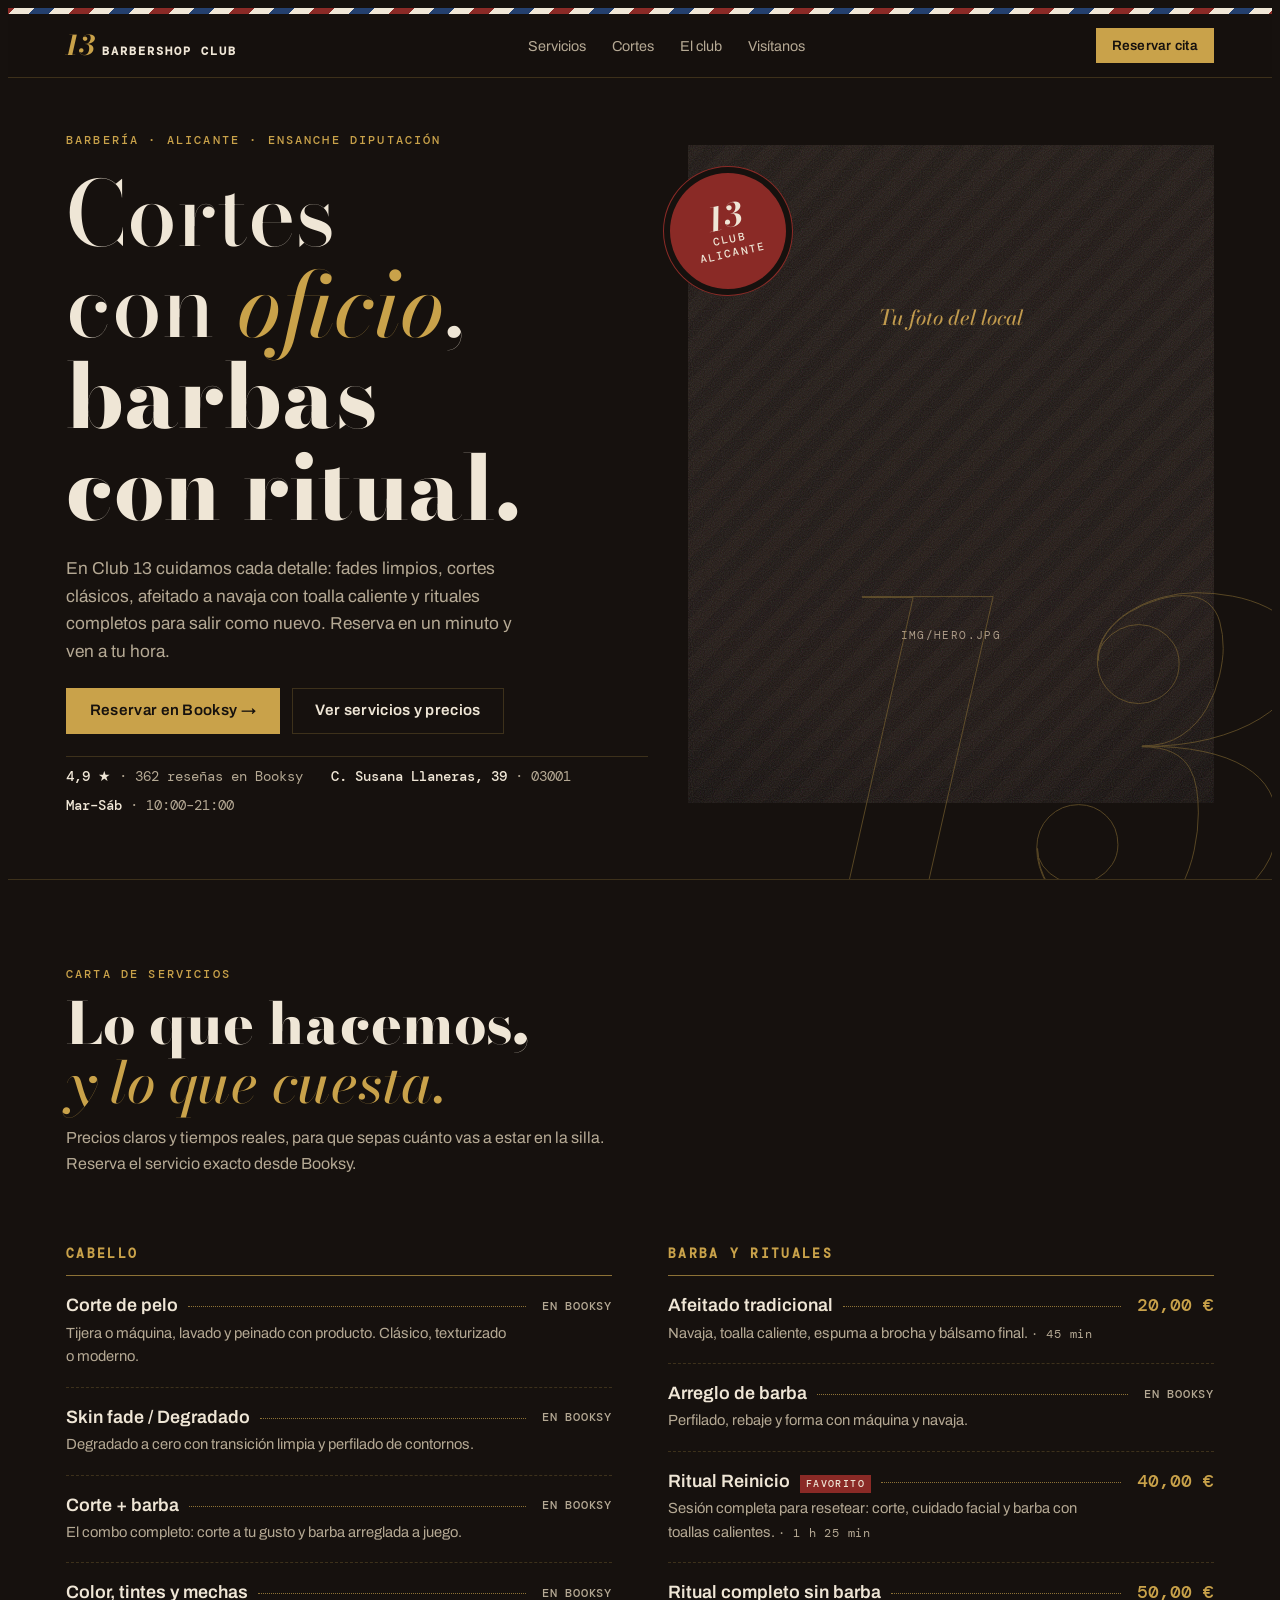
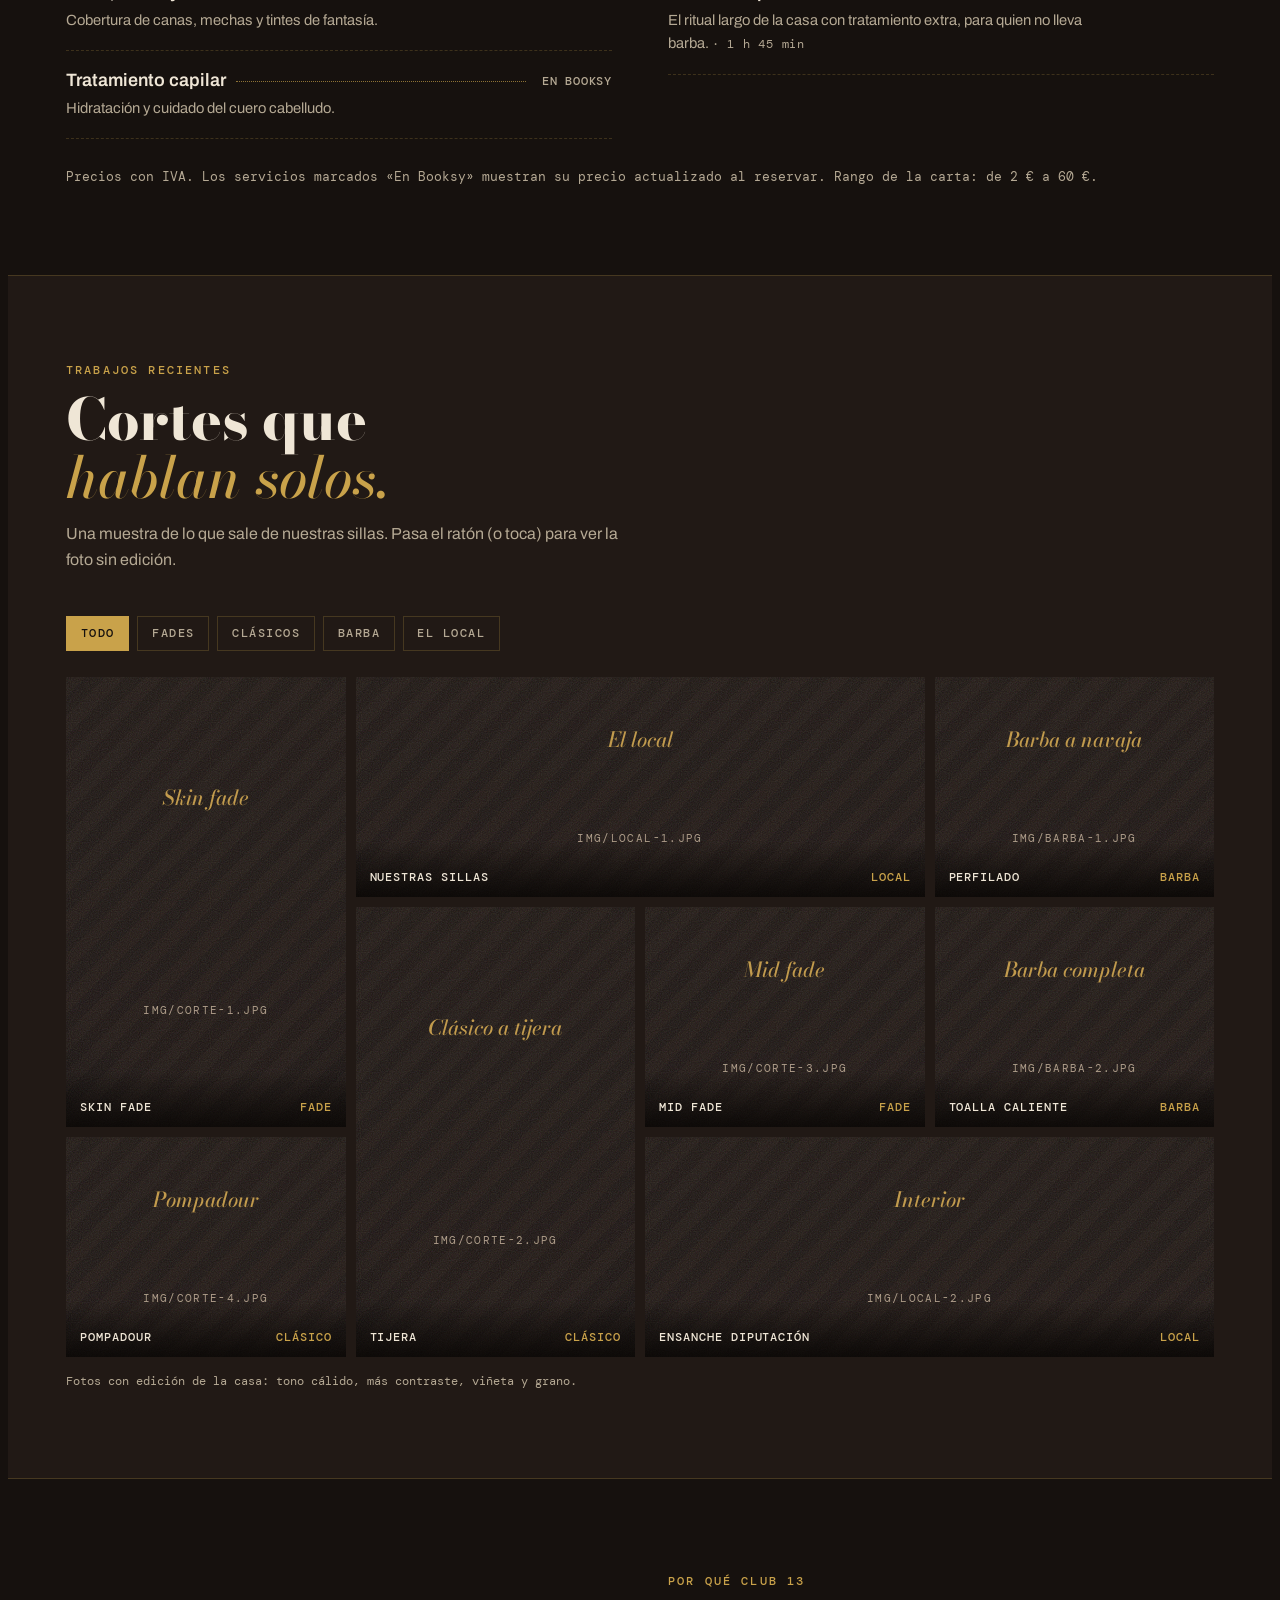
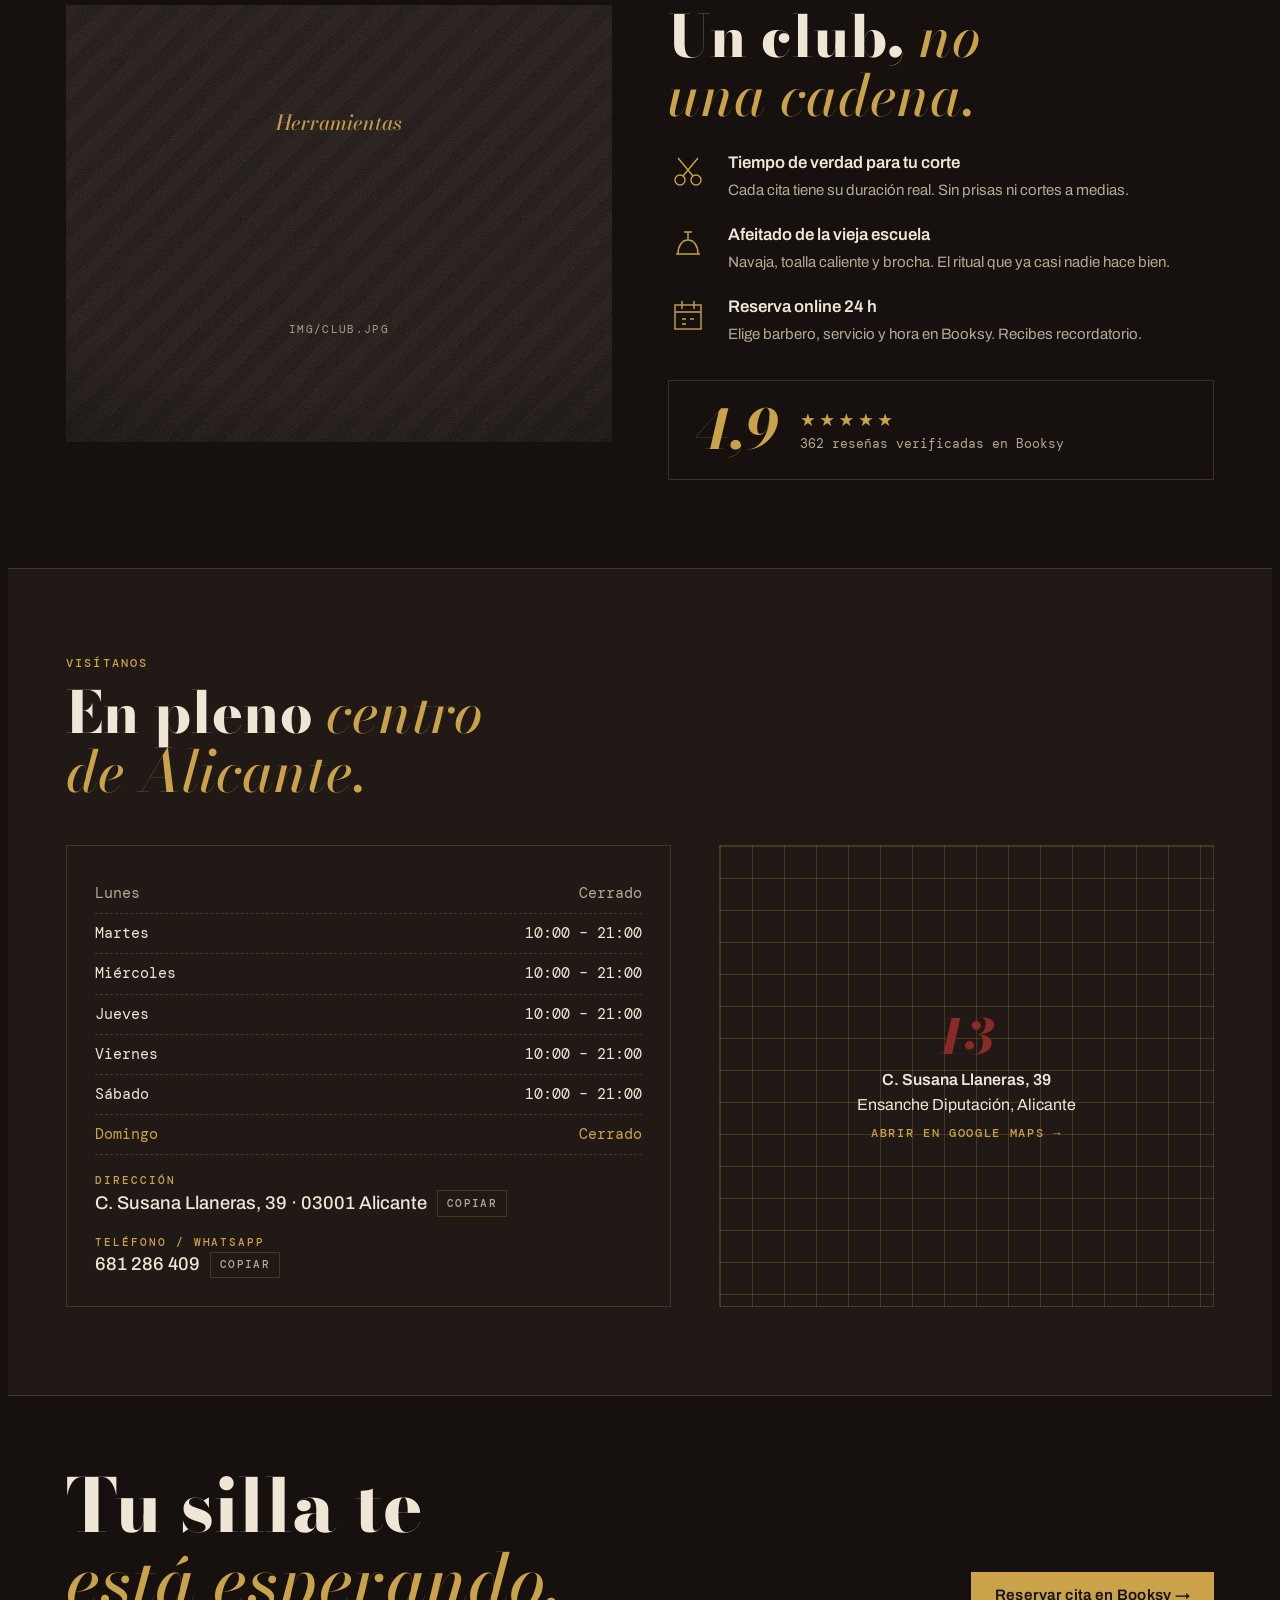
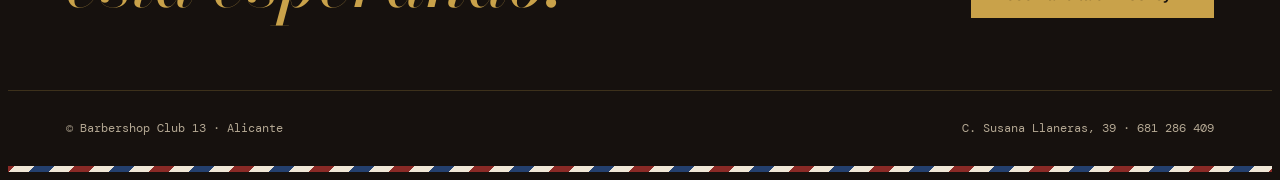
==== site/index.html @ 41311290 "Add Barbershop Club 13 website Static one-page site: services and prices, filterable cut gallery wit" ====
<!doctype html>
<html lang="es">
<head>
<meta charset="utf-8">
<meta name="viewport" content="width=device-width, initial-scale=1, viewport-fit=cover">
<title>Barbershop Club 13</title>
<meta name="claude:viewport-fit-sides" content="cover">
<meta name="description" content="Barbershop Club 13 · Barbería en Alicante. Cortes, fades, afeitado tradicional y rituales de barba. C. Susana Llaneras 39.">
<link rel="preconnect" href="https://fonts.googleapis.com">
<link rel="preconnect" href="https://fonts.gstatic.com" crossorigin>
<link rel="stylesheet" href="https://fonts.googleapis.com/css2?family=Bodoni+Moda:ital,opsz,wght@0,6..96,500;0,6..96,800;1,6..96,500;1,6..96,700&family=Archivo:wght@400;500;600;800&family=DM+Mono:wght@400;500&display=swap">
<style>
/* Layout: dark leather-and-brass shop front. Huge italic "13" as the hero mark, a price list styled like a shop's painted menu board, an edited photo grid with hover "before/after". */
:root{
  --leather:#16110e;      /* page ground */
  --leather-2:#211915;    /* raised bands */
  --brass:#c9a24a;        /* accent */
  --brass-soft:#8d7236;
  --bone:#efe6d6;         /* text */
  --bone-dim:#b5a994;     /* secondary text */
  --oxblood:#8a2a26;      /* barber-pole red, used sparingly */
  --line:rgba(201,162,74,.22);
  --f-display:"Bodoni Moda","Didot","Bodoni 72",Georgia,serif;
  --f-body:"Archivo",system-ui,-apple-system,"Segoe UI",sans-serif;
  --f-mono:"DM Mono",ui-monospace,"SFMono-Regular",Menlo,monospace;
  --gutter-l:max(16px, env(safe-area-inset-left, 0px));
  --gutter-r:max(16px, env(safe-area-inset-right, 0px));
  color-scheme:dark;
}
*{box-sizing:border-box}
html{scroll-behavior:smooth}
@media (prefers-reduced-motion:reduce){html{scroll-behavior:auto}*{animation:none!important;transition:none!important}}
body{background:var(--leather);color:var(--bone);font:400 1rem/1.6 var(--f-body);overflow-x:hidden}
body::before{content:"";position:fixed;inset:0 0 auto;height:env(safe-area-inset-top,0px);z-index:60;background:var(--leather)}
a{color:inherit}
:focus-visible{outline:2px solid var(--brass);outline-offset:3px}
.wrap{max-width:1180px;margin-inline:auto;padding-left:var(--gutter-l);padding-right:var(--gutter-r)}
.eyebrow{font:500 .75rem/1 var(--f-mono);letter-spacing:.18em;text-transform:uppercase;color:var(--brass)}
h1,h2,h3{font-family:var(--f-display);font-weight:800;line-height:1.02;margin:0;text-wrap:balance}
h2{font-size:clamp(2.2rem,5vw,3.6rem)}
h2 em{font-style:italic;font-weight:500;color:var(--brass)}
p{margin:0}
.btn{display:inline-flex;align-items:center;gap:.6em;padding:.95em 1.5em;border:1px solid var(--brass);background:var(--brass);color:var(--leather);font:600 .95rem/1 var(--f-body);text-decoration:none;letter-spacing:.02em;transition:background .2s,color .2s}
.btn:hover{background:transparent;color:var(--brass)}
.btn.ghost{background:transparent;color:var(--bone);border-color:var(--line)}
.btn.ghost:hover{border-color:var(--brass);color:var(--brass)}

/* nav */
.nav{position:sticky;top:env(safe-area-inset-top,0px);z-index:50;background:color-mix(in srgb,var(--leather) 88%,transparent);backdrop-filter:blur(10px);border-bottom:1px solid var(--line)}
.nav .wrap{display:flex;align-items:center;justify-content:space-between;gap:16px;padding-block:14px}
.brand{display:flex;align-items:baseline;gap:.45em;text-decoration:none}
.brand b{font:italic 700 1.7rem/1 var(--f-display);color:var(--brass)}
.brand span{font:600 .78rem/1 var(--f-mono);letter-spacing:.16em;text-transform:uppercase}
.nav ul{display:flex;gap:26px;list-style:none;margin:0;padding:0}
.nav ul a{text-decoration:none;font-size:.9rem;color:var(--bone-dim)}
.nav ul a:hover{color:var(--bone)}
.nav .btn{padding:.7em 1.1em;font-size:.85rem}
@media (max-width:820px){.nav ul{display:none}}

/* hero */
.hero{position:relative;overflow:hidden;border-bottom:1px solid var(--line)}
.hero .wrap{display:grid;grid-template-columns:1.05fr .95fr;gap:40px;align-items:center;padding-block:56px 64px}
.hero-copy{position:relative;z-index:2;display:grid;gap:22px;min-width:0}
.hero h1{font-size:clamp(2.8rem,7vw,5.6rem);font-weight:500}
.hero h1 strong{font-weight:800;display:block}
.hero h1 i{color:var(--brass)}
.hero .lede{max-width:46ch;color:var(--bone-dim);font-size:1.08rem}
.hero .ctas{display:flex;flex-wrap:wrap;gap:12px}
.facts{display:flex;flex-wrap:wrap;gap:10px 28px;padding-top:10px;border-top:1px solid var(--line);font:400 .85rem/1.4 var(--f-mono);color:var(--bone-dim)}
.facts b{color:var(--bone);font-weight:500}
.hero-media{position:relative;min-width:0}
.hero-media .ph{aspect-ratio:4/5}
.big13{position:absolute;right:-.06em;bottom:-.24em;font:italic 800 clamp(14rem,34vw,30rem)/1 var(--f-display);color:transparent;-webkit-text-stroke:1px var(--brass-soft);opacity:.55;pointer-events:none;z-index:1;user-select:none}
.stamp{position:absolute;left:-18px;top:28px;z-index:3;width:116px;height:116px;border-radius:50%;background:var(--oxblood);color:var(--bone);display:grid;place-items:center;text-align:center;font:500 .68rem/1.25 var(--f-mono);letter-spacing:.12em;text-transform:uppercase;transform:rotate(-12deg);box-shadow:0 0 0 6px var(--leather),0 0 0 7px var(--oxblood)}
.stamp b{display:block;font:italic 700 2rem/1 var(--f-display);letter-spacing:0}
@media (max-width:860px){.hero .wrap{grid-template-columns:1fr}.stamp{left:8px;top:-20px;width:96px;height:96px}.big13{display:none}}

/* edited photo treatment */
.ph{position:relative;overflow:hidden;background:
  repeating-linear-gradient(135deg,var(--leather-2) 0 14px,#1c1512 14px 28px);max-width:100%}
.ph img{width:100%;height:100%;object-fit:cover;display:block;filter:grayscale(.35) sepia(.28) contrast(1.18) brightness(.92) saturate(.9);transform:scale(1.02);transition:filter .5s ease,transform .7s ease}
.ph::after{content:"";position:absolute;inset:0;pointer-events:none;
  background:
    radial-gradient(120% 90% at 50% 40%,transparent 55%,rgba(10,7,5,.65) 100%),
    linear-gradient(180deg,rgba(201,162,74,.10),rgba(138,42,38,.14));
  mix-blend-mode:multiply}
.ph::before{content:"";position:absolute;inset:0;z-index:1;pointer-events:none;opacity:.16;
  background-image:url("data:image/svg+xml,%3Csvg xmlns='http://www.w3.org/2000/svg' width='140' height='140'%3E%3Cfilter id='n'%3E%3CfeTurbulence type='fractalNoise' baseFrequency='.9' numOctaves='2' stitchTiles='stitch'/%3E%3C/filter%3E%3Crect width='100%25' height='100%25' filter='url(%23n)'/%3E%3C/svg%3E")}
.ph:hover img{filter:none;transform:scale(1.06)}
.ph.noimg img{display:none}
.ph .fallback{display:none}
.ph.noimg .fallback{display:grid;place-items:center;position:absolute;inset:0;text-align:center;padding:16px;color:var(--brass);font:italic 500 1.3rem/1.2 var(--f-display)}
.ph.noimg .fallback small{display:block;margin-top:6px;font:400 .7rem/1.3 var(--f-mono);letter-spacing:.12em;text-transform:uppercase;color:var(--bone-dim);font-style:normal}

/* bands */
section{scroll-margin-top:80px}
.band{padding-block:88px}
.band.alt{background:var(--leather-2);border-block:1px solid var(--line)}
.head{display:grid;gap:14px;margin-bottom:44px;max-width:62ch}
.head p{color:var(--bone-dim)}

/* services menu board */
.menu{display:grid;grid-template-columns:repeat(2,minmax(0,1fr));gap:0 56px}
@media (max-width:760px){.menu{grid-template-columns:1fr}}
.cat{display:grid;align-content:start}
.cat h3{font:600 .8rem/1 var(--f-mono);letter-spacing:.18em;text-transform:uppercase;color:var(--brass);padding-bottom:14px;border-bottom:1px solid var(--brass-soft);margin-top:28px}
.item{display:grid;grid-template-columns:minmax(0,1fr) auto;gap:4px 16px;padding-block:18px;border-bottom:1px dashed var(--line)}
.item h4{margin:0;font:600 1.12rem/1.3 var(--f-body);display:flex;align-items:baseline;gap:10px;min-width:0}
.item h4::after{content:"";flex:1;border-bottom:1px dotted var(--brass-soft);transform:translateY(-4px);min-width:20px}
.item .price{font:500 1.1rem/1.3 var(--f-mono);color:var(--brass);font-variant-numeric:tabular-nums;white-space:nowrap}
.item .price.ask{font-size:.78rem;letter-spacing:.06em;color:var(--bone-dim);text-transform:uppercase;align-self:center}
.item p{grid-column:1/-1;color:var(--bone-dim);font-size:.92rem;max-width:56ch}
.item .dur{font:400 .78rem/1 var(--f-mono);color:var(--bone-dim);letter-spacing:.06em}
.item.star h4{color:var(--bone)}
.tag{font:500 .62rem/1 var(--f-mono);letter-spacing:.14em;text-transform:uppercase;background:var(--oxblood);color:var(--bone);padding:.45em .6em;white-space:nowrap}
.note{margin-top:28px;font:400 .82rem/1.5 var(--f-mono);color:var(--bone-dim)}

/* gallery */
.filters{display:flex;flex-wrap:wrap;gap:8px;margin-bottom:26px}
.filters button{appearance:none;border:1px solid var(--line);background:transparent;color:var(--bone-dim);font:500 .78rem/1 var(--f-mono);letter-spacing:.12em;text-transform:uppercase;padding:.8em 1.1em;cursor:pointer}
.filters button[aria-pressed="true"]{background:var(--brass);color:var(--leather);border-color:var(--brass)}
.grid{display:grid;grid-template-columns:repeat(4,minmax(0,1fr));grid-auto-rows:220px;grid-auto-flow:dense;gap:10px}
.grid figure{margin:0;position:relative}
.grid figure .ph{height:100%}
.grid figure.tall{grid-row:span 2}
.grid figure.wide{grid-column:span 2}
.grid figcaption{position:absolute;left:0;right:0;bottom:0;z-index:2;padding:28px 14px 12px;background:linear-gradient(transparent,rgba(10,7,5,.85));display:flex;justify-content:space-between;gap:8px;font:500 .75rem/1.2 var(--f-mono);letter-spacing:.08em;text-transform:uppercase;pointer-events:none}
.grid figcaption span:last-child{color:var(--brass)}
.grid figure[hidden]{display:none}
@media (max-width:900px){.grid{grid-template-columns:repeat(2,minmax(0,1fr));grid-auto-rows:190px}}
@media (max-width:480px){.grid{grid-auto-rows:160px}.grid figure.wide{grid-column:span 2}}
.hint{margin-top:16px;font:400 .78rem/1.4 var(--f-mono);color:var(--bone-dim)}

/* why / numbers */
.why{display:grid;grid-template-columns:1fr 1fr;gap:56px;align-items:center}
@media (max-width:860px){.why{grid-template-columns:1fr}}
.why .ph{aspect-ratio:5/4}
.points{display:grid;gap:22px;margin-top:28px}
.point{display:grid;grid-template-columns:44px minmax(0,1fr);gap:16px;align-items:start}
.point svg{width:40px;height:40px;stroke:var(--brass);fill:none;stroke-width:1.4}
.point h4{margin:0 0 4px;font:600 1.05rem/1.3 var(--f-body)}
.point p{color:var(--bone-dim);font-size:.94rem}
.rating{display:flex;align-items:center;gap:22px;margin-top:34px;padding:22px 24px;border:1px solid var(--line)}
.rating .score{font:italic 700 3.4rem/1 var(--f-display);color:var(--brass)}
.rating .stars{color:var(--brass);letter-spacing:.2em;font-size:1.1rem}
.rating small{display:block;color:var(--bone-dim);font:400 .8rem/1.4 var(--f-mono)}

/* visit */
.visit{display:grid;grid-template-columns:1.1fr .9fr;gap:48px}
@media (max-width:860px){.visit{grid-template-columns:1fr}}
.card{border:1px solid var(--line);padding:28px;display:grid;gap:20px;align-content:start;min-width:0}
.hours{width:100%;border-collapse:collapse;font:400 .95rem/1 var(--f-mono);font-variant-numeric:tabular-nums}
.hours td{padding:12px 0;border-bottom:1px dashed var(--line)}
.hours td:last-child{text-align:right;color:var(--bone)}
.hours tr.closed td{color:var(--bone-dim)}
.hours tr.today td{color:var(--brass)}
.contact-line{display:grid;gap:4px}
.contact-line .eyebrow{font-size:.68rem}
.contact-line .val{font:500 1.15rem/1.4 var(--f-body);word-break:break-word;user-select:all}
.row{display:flex;flex-wrap:wrap;gap:10px;align-items:center}
.copy{appearance:none;background:transparent;border:1px solid var(--line);color:var(--bone-dim);font:500 .7rem/1 var(--f-mono);letter-spacing:.12em;text-transform:uppercase;padding:.6em .8em;cursor:pointer}
.copy:hover{color:var(--brass);border-color:var(--brass)}
.mapbox{position:relative;min-height:260px;background:
  linear-gradient(var(--line) 1px,transparent 1px) 0 0/32px 32px,
  linear-gradient(90deg,var(--line) 1px,transparent 1px) 0 0/32px 32px,var(--leather-2);
  display:grid;place-items:center;text-align:center;padding:24px;text-decoration:none;border:1px solid var(--line)}
.mapbox .pin{font:italic 800 3rem/1 var(--f-display);color:var(--oxblood)}
.mapbox b{display:block;margin-top:8px;font:600 1rem/1.4 var(--f-body)}
.mapbox span{display:block;margin-top:10px;font:500 .75rem/1 var(--f-mono);letter-spacing:.14em;text-transform:uppercase;color:var(--brass)}

/* cta + footer */
.cta{text-align:left}
.cta .wrap{display:flex;flex-wrap:wrap;align-items:end;justify-content:space-between;gap:28px;padding-block:72px}
.cta h2{font-size:clamp(2.4rem,6vw,4.6rem);max-width:14ch}
footer{border-top:1px solid var(--line)}
footer .wrap{display:flex;flex-wrap:wrap;justify-content:space-between;gap:16px;padding-block:28px calc(28px + env(safe-area-inset-bottom,0px));font:400 .78rem/1.5 var(--f-mono);color:var(--bone-dim)}
.pole{height:6px;background:repeating-linear-gradient(-45deg,var(--oxblood) 0 14px,var(--bone) 14px 28px,#24406e 28px 42px,var(--bone) 42px 56px);background-size:80px 6px;animation:pole 3s linear infinite}
@keyframes pole{to{background-position:80px 0}}
.toast{position:fixed;left:50%;bottom:calc(20px + env(safe-area-inset-bottom,0px));transform:translateX(-50%);background:var(--brass);color:var(--leather);font:600 .85rem/1 var(--f-body);padding:.9em 1.2em;z-index:70}
</style>
</head>
<body>


<div class="pole" aria-hidden="true"></div>
<header class="nav">
  <div class="wrap">
    <a class="brand" href="#top" aria-label="Barbershop Club 13, inicio"><b>13</b><span>Barbershop Club</span></a>
    <nav aria-label="Secciones"><ul>
      <li><a href="#servicios">Servicios</a></li>
      <li><a href="#cortes">Cortes</a></li>
      <li><a href="#club">El club</a></li>
      <li><a href="#visita">Visítanos</a></li>
    </ul></nav>
    <a class="btn" href="https://booksy.com/es-es/68002_barbershop-club-13-alicante_barberia_55436_alicante-alacant" target="_blank" rel="noopener">Reservar cita</a>
  </div>
</header>

<main id="top">
  <section class="hero">
    <div class="wrap">
      <div class="hero-copy">
        <span class="eyebrow">Barbería · Alicante · Ensanche Diputación</span>
        <h1>Cortes con <i>oficio</i>, <strong>barbas con ritual.</strong></h1>
        <p class="lede">En Club 13 cuidamos cada detalle: fades limpios, cortes clásicos, afeitado a navaja con toalla caliente y rituales completos para salir como nuevo. Reserva en un minuto y ven a tu hora.</p>
        <div class="ctas">
          <a class="btn" href="https://booksy.com/es-es/68002_barbershop-club-13-alicante_barberia_55436_alicante-alacant" target="_blank" rel="noopener">Reservar en Booksy →</a>
          <a class="btn ghost" href="#servicios">Ver servicios y precios</a>
        </div>
        <div class="facts">
          <span><b>4,9 ★</b> · 362 reseñas en Booksy</span>
          <span><b>C. Susana Llaneras, 39</b> · 03001</span>
          <span><b>Mar–Sáb</b> · 10:00–21:00</span>
        </div>
      </div>
      <div class="hero-media">
        <div class="stamp" aria-hidden="true"><div><b>13</b>Club<br>Alicante</div></div>
        <div class="ph"><img src="https://images.unsplash.com/photo-1503951914875-452162b0f3f1?auto=format&fit=crop&w=1000&q=80" alt="Barbero trabajando un degradado en la silla" loading="eager"><div class="fallback">Tu foto del local<small>img/hero.jpg</small></div></div>
      </div>
    </div>
    <div class="big13" aria-hidden="true">13</div>
  </section>

  <section id="servicios" class="band">
    <div class="wrap">
      <div class="head">
        <span class="eyebrow">Carta de servicios</span>
        <h2>Lo que hacemos, <em>y lo que cuesta.</em></h2>
        <p>Precios claros y tiempos reales, para que sepas cuánto vas a estar en la silla. Reserva el servicio exacto desde Booksy.</p>
      </div>
      <div class="menu">
        <div class="cat">
          <h3>Cabello</h3>
          <div class="item"><h4>Corte de pelo</h4><span class="price ask">En Booksy</span><p>Tijera o máquina, lavado y peinado con producto. Clásico, texturizado o moderno.</p></div>
          <div class="item"><h4>Skin fade / Degradado</h4><span class="price ask">En Booksy</span><p>Degradado a cero con transición limpia y perfilado de contornos.</p></div>
          <div class="item"><h4>Corte + barba</h4><span class="price ask">En Booksy</span><p>El combo completo: corte a tu gusto y barba arreglada a juego.</p></div>
          <div class="item"><h4>Color, tintes y mechas</h4><span class="price ask">En Booksy</span><p>Cobertura de canas, mechas y tintes de fantasía.</p></div>
          <div class="item"><h4>Tratamiento capilar</h4><span class="price ask">En Booksy</span><p>Hidratación y cuidado del cuero cabelludo.</p></div>
        </div>
        <div class="cat">
          <h3>Barba y rituales</h3>
          <div class="item star"><h4>Afeitado tradicional</h4><span class="price">20,00 €</span><p>Navaja, toalla caliente, espuma a brocha y bálsamo final. <span class="dur">· 45 min</span></p></div>
          <div class="item"><h4>Arreglo de barba</h4><span class="price ask">En Booksy</span><p>Perfilado, rebaje y forma con máquina y navaja.</p></div>
          <div class="item star"><h4>Ritual Reinicio <span class="tag">Favorito</span></h4><span class="price">40,00 €</span><p>Sesión completa para resetear: corte, cuidado facial y barba con toallas calientes. <span class="dur">· 1 h 25 min</span></p></div>
          <div class="item star"><h4>Ritual completo sin barba</h4><span class="price">50,00 €</span><p>El ritual largo de la casa con tratamiento extra, para quien no lleva barba. <span class="dur">· 1 h 45 min</span></p></div>
        </div>
      </div>
      <p class="note">Precios con IVA. Los servicios marcados «En Booksy» muestran su precio actualizado al reservar. Rango de la carta: de 2 € a 60 €.</p>
    </div>
  </section>

  <section id="cortes" class="band alt">
    <div class="wrap">
      <div class="head">
        <span class="eyebrow">Trabajos recientes</span>
        <h2>Cortes que <em>hablan solos.</em></h2>
        <p>Una muestra de lo que sale de nuestras sillas. Pasa el ratón (o toca) para ver la foto sin edición.</p>
      </div>
      <div class="filters" role="group" aria-label="Filtrar galería">
        <button type="button" id="f-all" data-f="all" aria-pressed="true">Todo</button>
        <button type="button" id="f-fade" data-f="fade" aria-pressed="false">Fades</button>
        <button type="button" id="f-clasico" data-f="clasico" aria-pressed="false">Clásicos</button>
        <button type="button" id="f-barba" data-f="barba" aria-pressed="false">Barba</button>
        <button type="button" id="f-local" data-f="local" aria-pressed="false">El local</button>
      </div>
      <div class="grid" id="grid">
        <figure class="tall" data-c="fade"><div class="ph"><img src="https://images.unsplash.com/photo-1622286342621-4bd786c2447c?auto=format&fit=crop&w=700&q=80" alt="Skin fade con raya marcada" loading="lazy"><div class="fallback">Skin fade<small>img/corte-1.jpg</small></div></div><figcaption><span>Skin fade</span><span>Fade</span></figcaption></figure>
        <figure class="wide" data-c="local"><div class="ph"><img src="https://images.unsplash.com/photo-1585747860715-2ba37e788b70?auto=format&fit=crop&w=1000&q=80" alt="Sillas de barbero del local" loading="lazy"><div class="fallback">El local<small>img/local-1.jpg</small></div></div><figcaption><span>Nuestras sillas</span><span>Local</span></figcaption></figure>
        <figure data-c="barba"><div class="ph"><img src="https://images.unsplash.com/photo-1599351431202-1e0f0137899a?auto=format&fit=crop&w=600&q=80" alt="Arreglo de barba con navaja" loading="lazy"><div class="fallback">Barba a navaja<small>img/barba-1.jpg</small></div></div><figcaption><span>Perfilado</span><span>Barba</span></figcaption></figure>
        <figure class="tall" data-c="clasico"><div class="ph"><img src="https://images.unsplash.com/photo-1621605815971-fbc98d665033?auto=format&fit=crop&w=700&q=80" alt="Corte clásico a tijera" loading="lazy"><div class="fallback">Clásico a tijera<small>img/corte-2.jpg</small></div></div><figcaption><span>Tijera</span><span>Clásico</span></figcaption></figure>
        <figure data-c="fade"><div class="ph"><img src="https://images.unsplash.com/photo-1622287162716-f311baa1a2b8?auto=format&fit=crop&w=600&q=80" alt="Degradado medio con textura arriba" loading="lazy"><div class="fallback">Mid fade<small>img/corte-3.jpg</small></div></div><figcaption><span>Mid fade</span><span>Fade</span></figcaption></figure>
        <figure data-c="barba"><div class="ph"><img src="https://images.unsplash.com/photo-1605497788044-5a32c7078486?auto=format&fit=crop&w=600&q=80" alt="Barba arreglada y perfilada" loading="lazy"><div class="fallback">Barba completa<small>img/barba-2.jpg</small></div></div><figcaption><span>Toalla caliente</span><span>Barba</span></figcaption></figure>
        <figure class="wide" data-c="local"><div class="ph"><img src="https://images.unsplash.com/photo-1521590832167-7bcbfaa6381f?auto=format&fit=crop&w=1000&q=80" alt="Interior de la barbería" loading="lazy"><div class="fallback">Interior<small>img/local-2.jpg</small></div></div><figcaption><span>Ensanche Diputación</span><span>Local</span></figcaption></figure>
        <figure data-c="clasico"><div class="ph"><img src="https://images.unsplash.com/photo-1593702275687-f8b402bf1fb5?auto=format&fit=crop&w=600&q=80" alt="Peinado clásico hacia atrás" loading="lazy"><div class="fallback">Pompadour<small>img/corte-4.jpg</small></div></div><figcaption><span>Pompadour</span><span>Clásico</span></figcaption></figure>
      </div>
      <p class="hint">Fotos con edición de la casa: tono cálido, más contraste, viñeta y grano.</p>
    </div>
  </section>

  <section id="club" class="band">
    <div class="wrap why">
      <div class="ph"><img src="https://images.unsplash.com/photo-1517832606299-7ae9b720a186?auto=format&fit=crop&w=1000&q=80" alt="Herramientas de barbero: navaja, tijeras y brocha" loading="lazy"><div class="fallback">Herramientas<small>img/club.jpg</small></div></div>
      <div>
        <span class="eyebrow">Por qué Club 13</span>
        <h2 style="margin-top:14px">Un club, <em>no una cadena.</em></h2>
        <div class="points">
          <div class="point"><svg viewBox="0 0 40 40" aria-hidden="true"><circle cx="12" cy="28" r="5"/><circle cx="28" cy="28" r="5"/><path d="M15 24 30 6M25 24 10 6"/></svg><div><h4>Tiempo de verdad para tu corte</h4><p>Cada cita tiene su duración real. Sin prisas ni cortes a medias.</p></div></div>
          <div class="point"><svg viewBox="0 0 40 40" aria-hidden="true"><path d="M8 30h24M10 30c0-8 4-14 10-14s10 6 10 14M20 16V8M16 8h8"/></svg><div><h4>Afeitado de la vieja escuela</h4><p>Navaja, toalla caliente y brocha. El ritual que ya casi nadie hace bien.</p></div></div>
          <div class="point"><svg viewBox="0 0 40 40" aria-hidden="true"><rect x="7" y="9" width="26" height="24"/><path d="M7 16h26M14 5v8M26 5v8M14 23h4M22 23h4M14 28h4"/></svg><div><h4>Reserva online 24 h</h4><p>Elige barbero, servicio y hora en Booksy. Recibes recordatorio.</p></div></div>
        </div>
        <div class="rating">
          <div class="score">4,9</div>
          <div><div class="stars" aria-label="4,9 de 5 estrellas">★★★★★</div><small>362 reseñas verificadas en Booksy</small></div>
        </div>
      </div>
    </div>
  </section>

  <section id="visita" class="band alt">
    <div class="wrap">
      <div class="head">
        <span class="eyebrow">Visítanos</span>
        <h2>En pleno <em>centro de Alicante.</em></h2>
      </div>
      <div class="visit">
        <div class="card">
          <table class="hours" id="hours" aria-label="Horario">
            <tbody>
              <tr data-d="1" class="closed"><td>Lunes</td><td>Cerrado</td></tr>
              <tr data-d="2"><td>Martes</td><td>10:00 – 21:00</td></tr>
              <tr data-d="3"><td>Miércoles</td><td>10:00 – 21:00</td></tr>
              <tr data-d="4"><td>Jueves</td><td>10:00 – 21:00</td></tr>
              <tr data-d="5"><td>Viernes</td><td>10:00 – 21:00</td></tr>
              <tr data-d="6"><td>Sábado</td><td>10:00 – 21:00</td></tr>
              <tr data-d="0" class="closed"><td>Domingo</td><td>Cerrado</td></tr>
            </tbody>
          </table>
          <div class="contact-line"><span class="eyebrow">Dirección</span><div class="row"><span class="val" id="addr">C. Susana Llaneras, 39 · 03001 Alicante</span><button class="copy" type="button" id="copy-addr" data-copy="addr">Copiar</button></div></div>
          <div class="contact-line"><span class="eyebrow">Teléfono / WhatsApp</span><div class="row"><span class="val" id="tel">681 286 409</span><button class="copy" type="button" id="copy-tel" data-copy="tel">Copiar</button></div></div>
        </div>
        <a class="mapbox" href="https://www.google.com/maps/search/?api=1&query=Calle+Susana+Llaneras+39+03001+Alicante" target="_blank" rel="noopener">
          <div><div class="pin">13</div><b>C. Susana Llaneras, 39</b>Ensanche Diputación, Alicante<span>Abrir en Google Maps →</span></div>
        </a>
      </div>
    </div>
  </section>

  <section class="cta">
    <div class="wrap">
      <h2>Tu silla te <em>está esperando.</em></h2>
      <a class="btn" href="https://booksy.com/es-es/68002_barbershop-club-13-alicante_barberia_55436_alicante-alacant" target="_blank" rel="noopener">Reservar cita en Booksy →</a>
    </div>
  </section>
</main>

<footer>
  <div class="wrap">
    <span>© Barbershop Club 13 · Alicante</span>
    <span>C. Susana Llaneras, 39 · 681 286 409</span>
  </div>
</footer>
<div class="pole" aria-hidden="true"></div>
<div class="toast" id="toast" hidden>Copiado</div>

<script>
(function(){
  // Imagen que no carga -> panel de marca con el nombre del archivo a sustituir
  document.querySelectorAll('.ph img').forEach(function(img){
    function fail(){ img.closest('.ph').classList.add('noimg'); }
    if (img.complete && img.naturalWidth === 0) fail();
    img.addEventListener('error', fail);
  });

  // Filtros de galería
  var buttons = document.querySelectorAll('.filters button');
  buttons.forEach(function(b){
    b.addEventListener('click', function(){
      var f = b.dataset.f;
      buttons.forEach(function(x){ x.setAttribute('aria-pressed', String(x === b)); });
      document.querySelectorAll('#grid figure').forEach(function(fig){
        fig.hidden = !(f === 'all' || fig.dataset.c === f);
      });
    });
  });

  // Marcar el día de hoy en el horario
  var today = new Date().getDay();
  var row = document.querySelector('#hours tr[data-d="' + today + '"]');
  if (row) row.classList.add('today');

  // Copiar dirección / teléfono
  var toast = document.getElementById('toast'), t;
  function show(msg){ toast.textContent = msg; toast.hidden = false; clearTimeout(t); t = setTimeout(function(){ toast.hidden = true; }, 1600); }
  document.querySelectorAll('.copy').forEach(function(btn){
    btn.addEventListener('click', function(){
      var el = document.getElementById(btn.dataset.copy);
      var text = el.textContent.trim();
      var sel = function(){ var r = document.createRange(); r.selectNodeContents(el); var s = getSelection(); s.removeAllRanges(); s.addRange(r); show('Texto seleccionado: cópialo'); };
      if (navigator.clipboard && navigator.clipboard.writeText) {
        navigator.clipboard.writeText(text).then(function(){ show('Copiado'); }, sel);
      } else sel();
    });
  });
})();
</script>
</body>
</html>
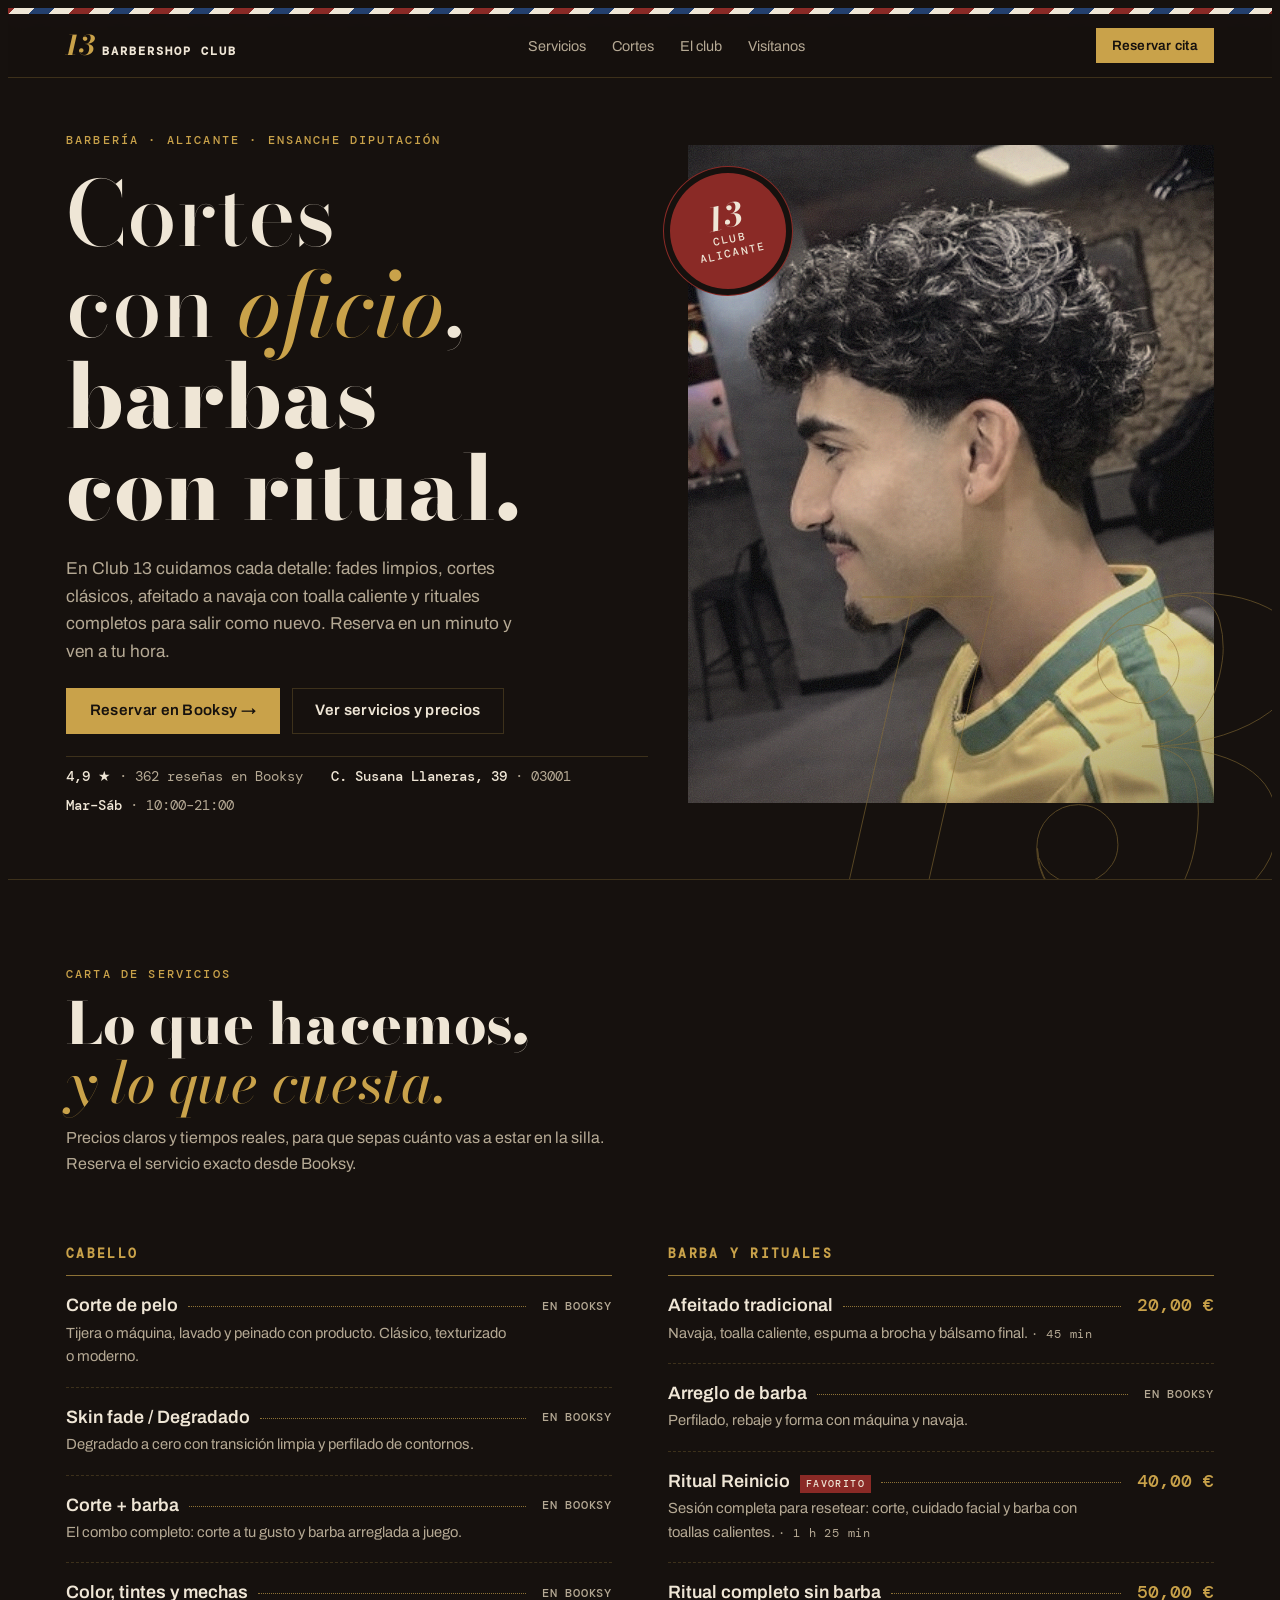
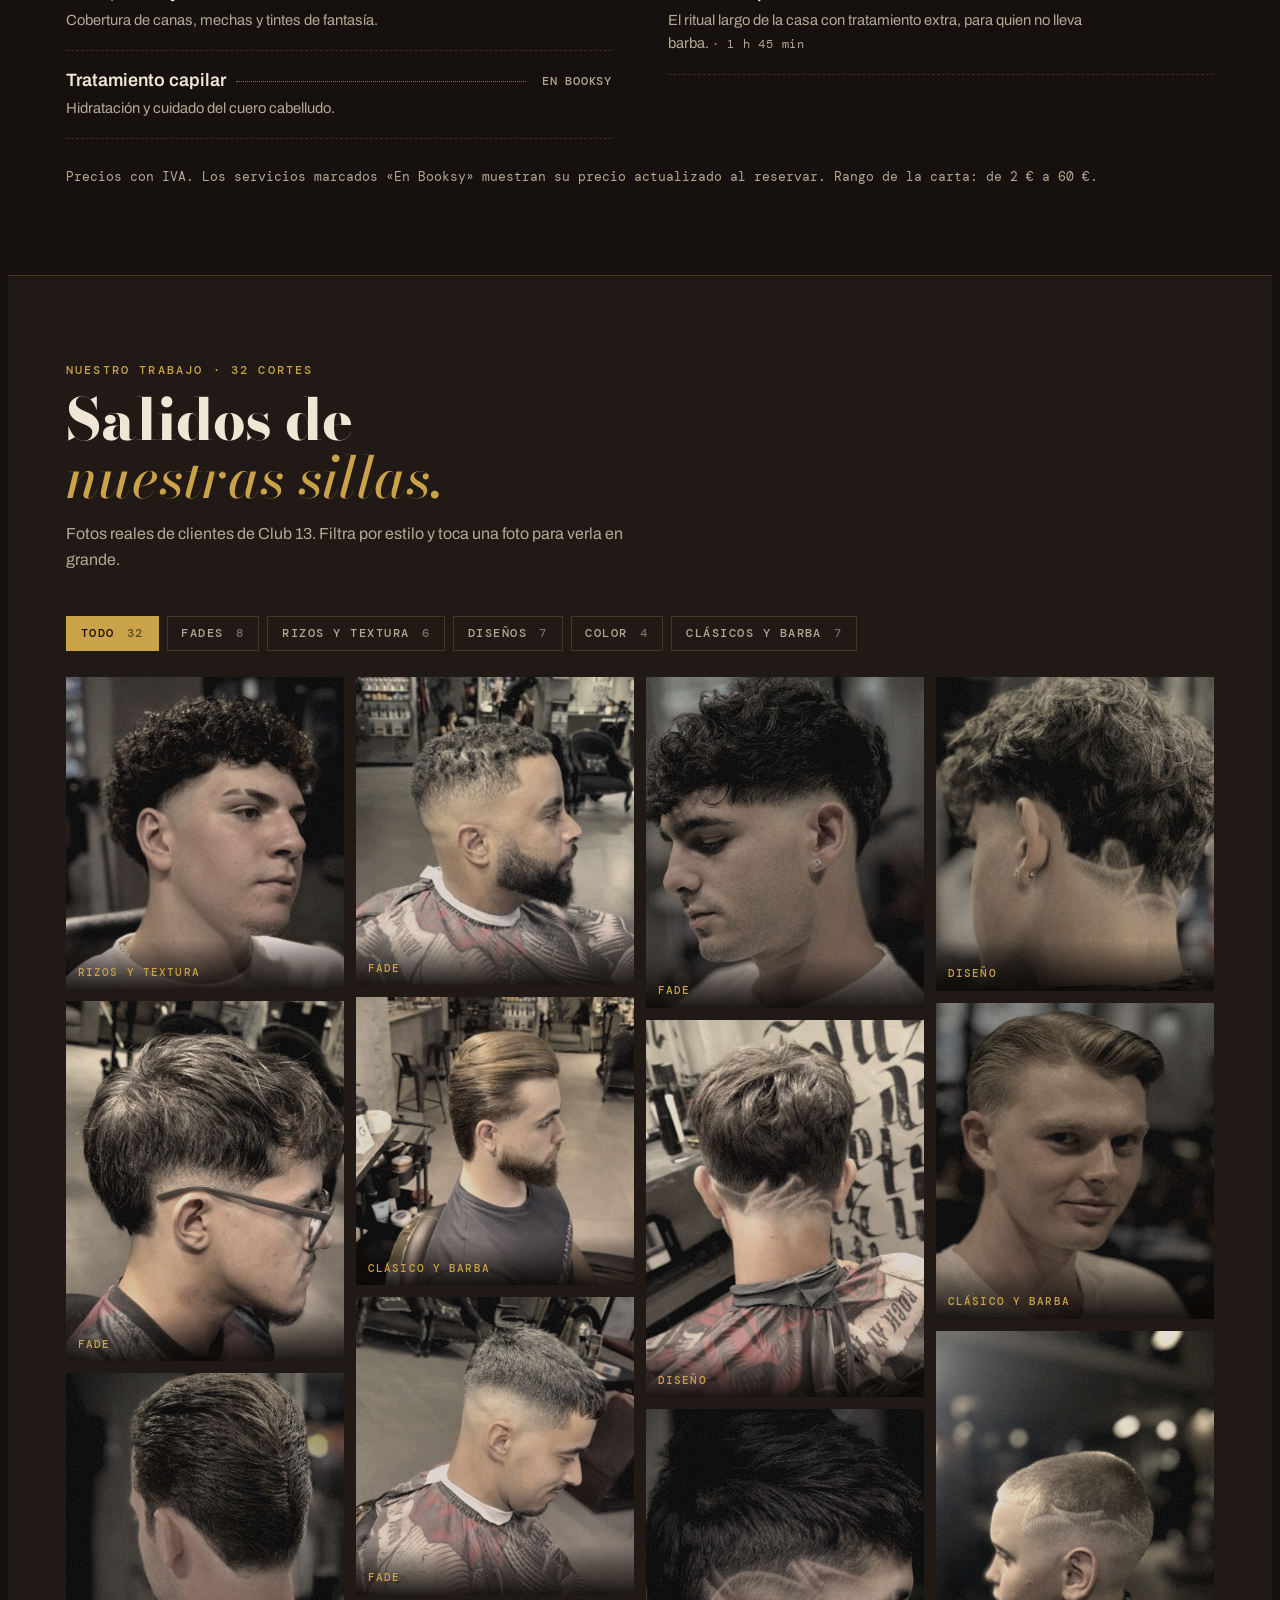
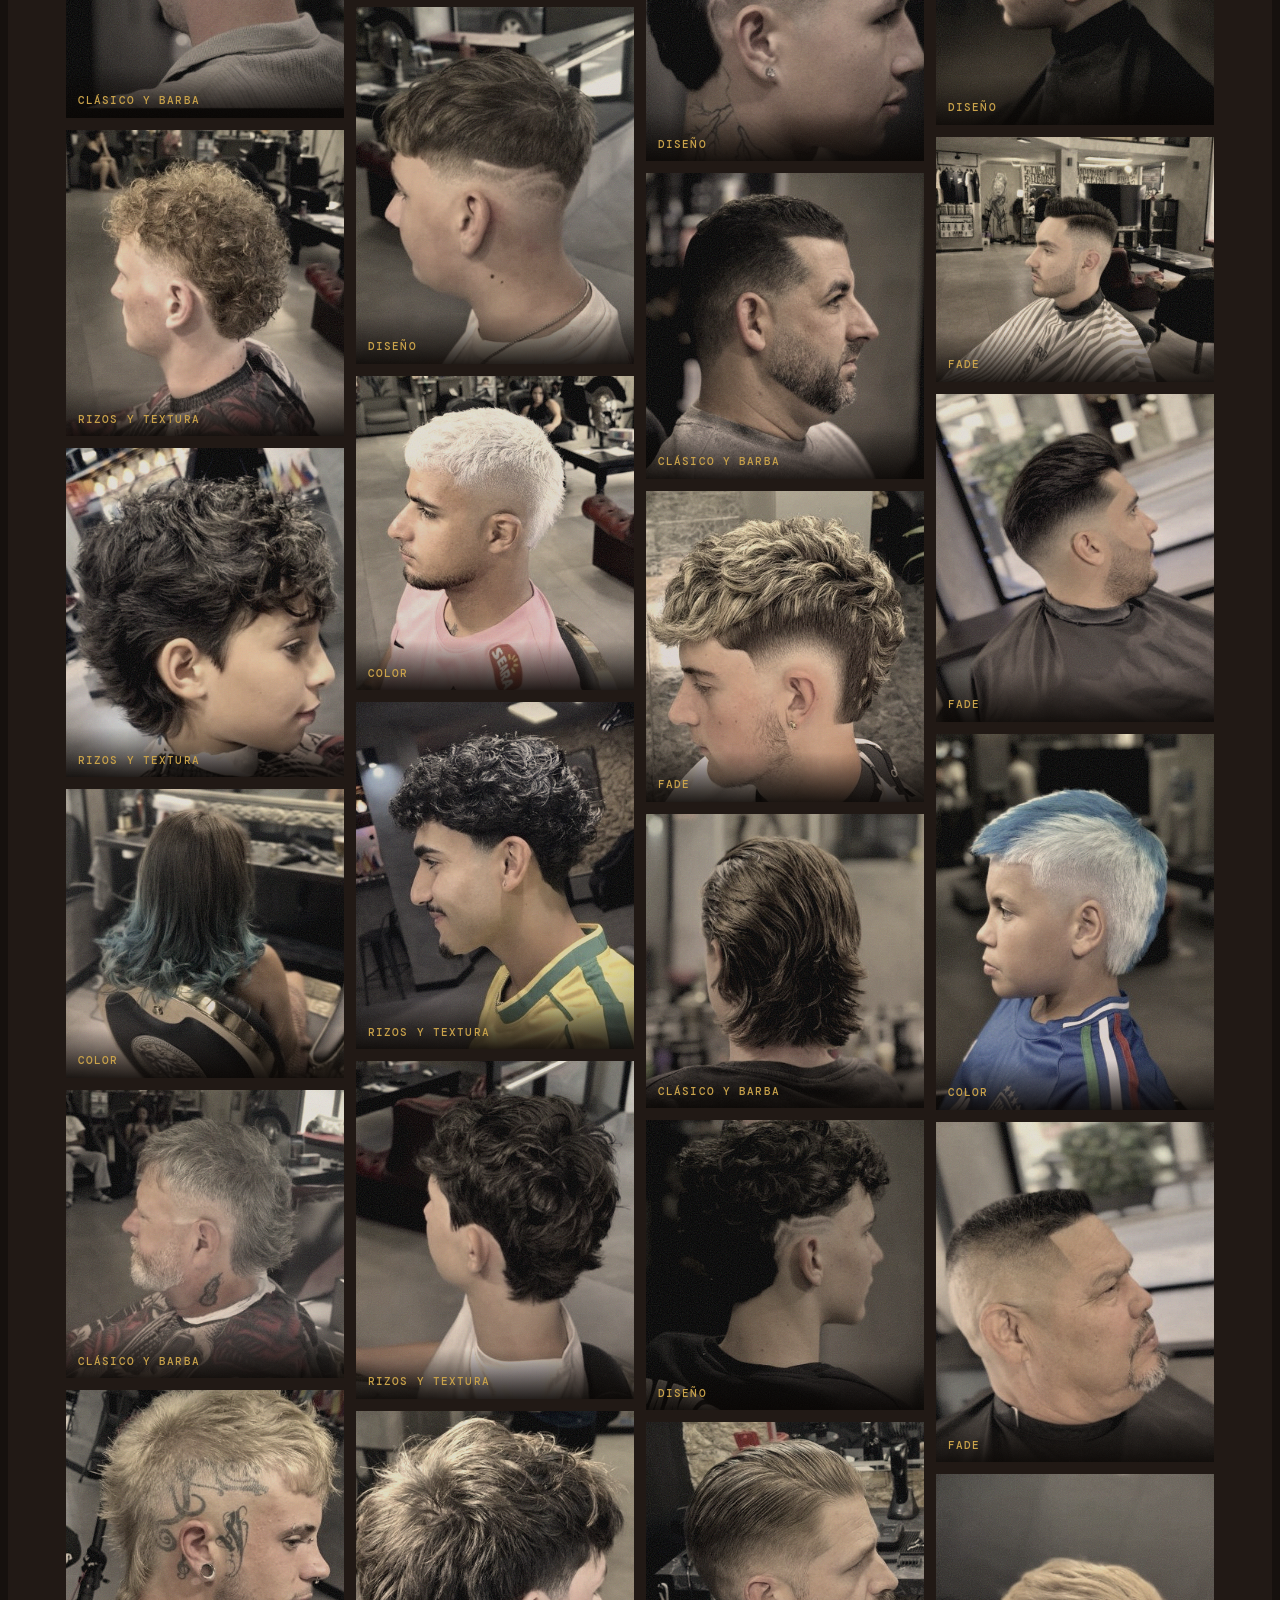
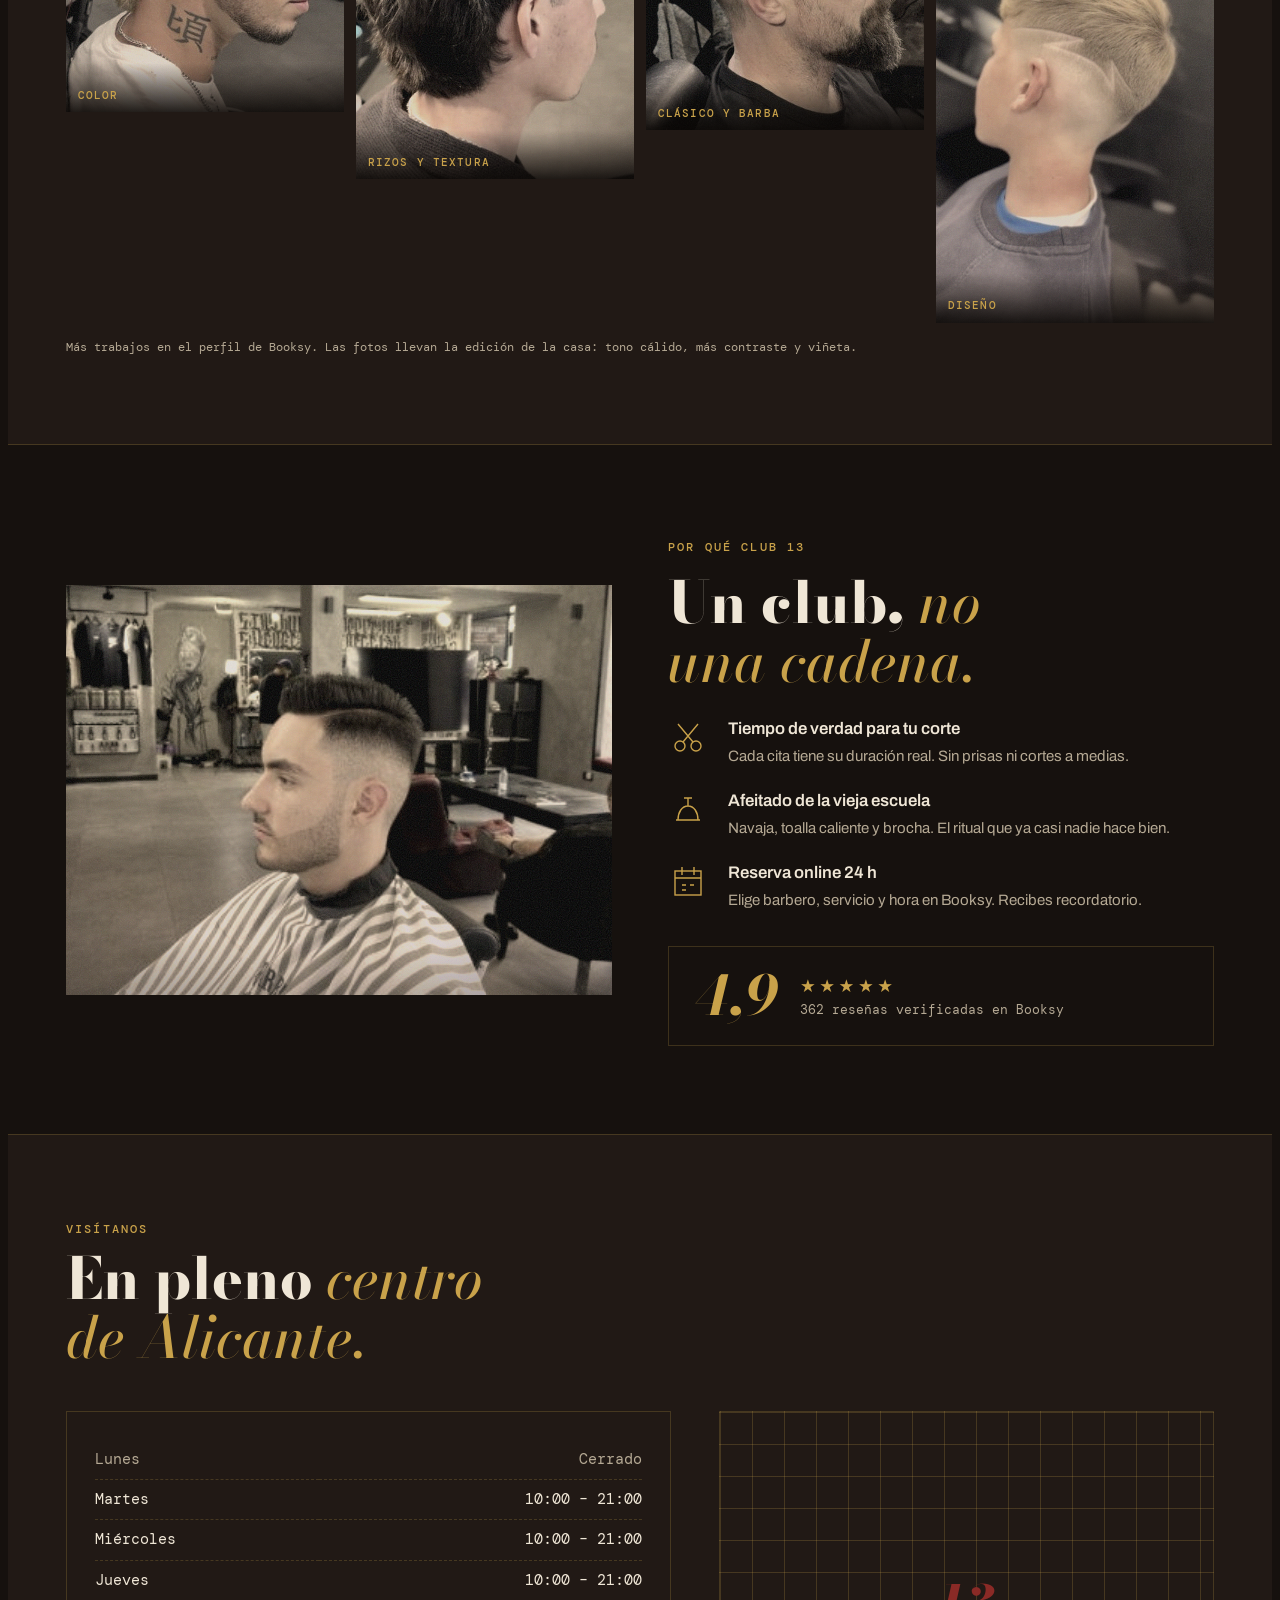
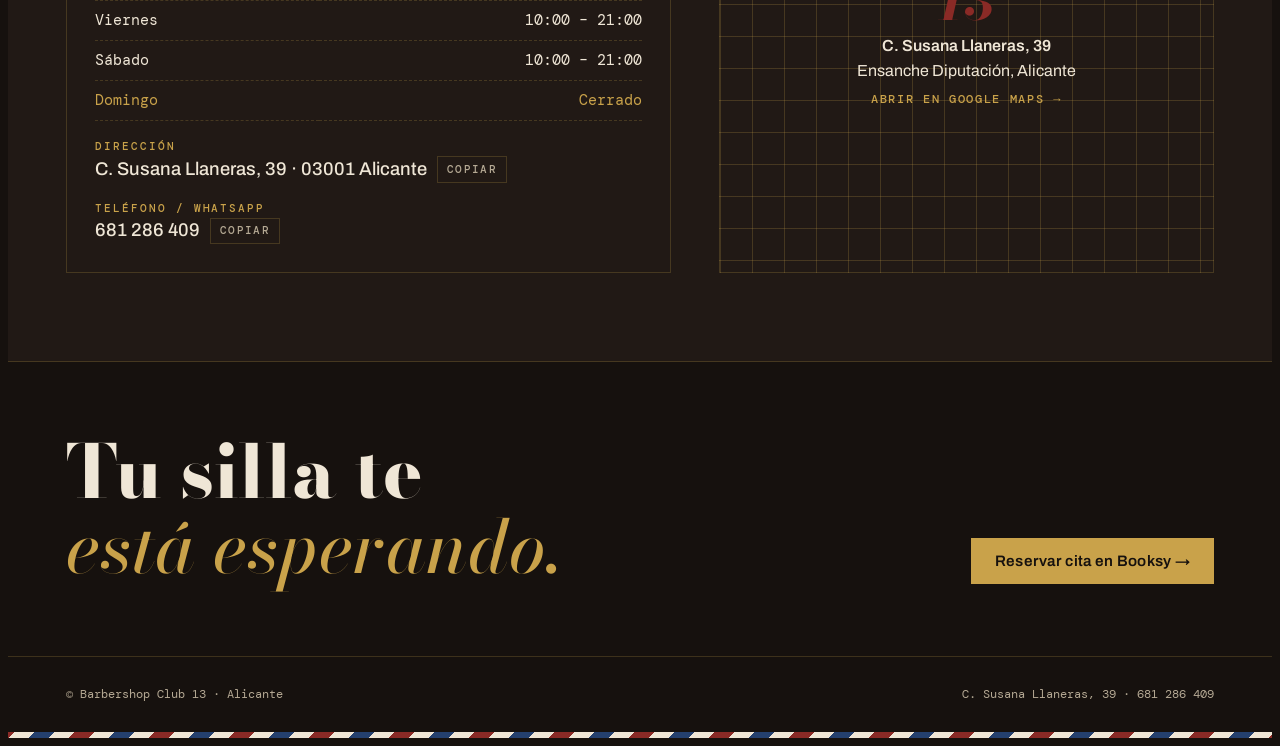
==== commit ced95914: "Add real work gallery from Booksy photos 32 cut photos with style filters and a photo viewer; shop p" ====
--- a/site/index.html
+++ b/site/index.html
@@ -119,22 +119,29 @@
 .filters{display:flex;flex-wrap:wrap;gap:8px;margin-bottom:26px}
 .filters button{appearance:none;border:1px solid var(--line);background:transparent;color:var(--bone-dim);font:500 .78rem/1 var(--f-mono);letter-spacing:.12em;text-transform:uppercase;padding:.8em 1.1em;cursor:pointer}
 .filters button[aria-pressed="true"]{background:var(--brass);color:var(--leather);border-color:var(--brass)}
-.grid{display:grid;grid-template-columns:repeat(4,minmax(0,1fr));grid-auto-rows:220px;grid-auto-flow:dense;gap:10px}
-.grid figure{margin:0;position:relative}
-.grid figure .ph{height:100%}
-.grid figure.tall{grid-row:span 2}
-.grid figure.wide{grid-column:span 2}
-.grid figcaption{position:absolute;left:0;right:0;bottom:0;z-index:2;padding:28px 14px 12px;background:linear-gradient(transparent,rgba(10,7,5,.85));display:flex;justify-content:space-between;gap:8px;font:500 .75rem/1.2 var(--f-mono);letter-spacing:.08em;text-transform:uppercase;pointer-events:none}
-.grid figcaption span:last-child{color:var(--brass)}
-.grid figure[hidden]{display:none}
-@media (max-width:900px){.grid{grid-template-columns:repeat(2,minmax(0,1fr));grid-auto-rows:190px}}
-@media (max-width:480px){.grid{grid-auto-rows:160px}.grid figure.wide{grid-column:span 2}}
+.masonry{columns:4 220px;column-gap:12px}
+.masonry figure{margin:0 0 12px;break-inside:avoid;position:relative}
+.masonry figure[hidden]{display:none}
+.masonry .open{all:unset;display:block;width:100%;cursor:zoom-in}
+.masonry .open:focus-visible{outline:2px solid var(--brass);outline-offset:3px}
+.masonry .ph img{height:auto}
+.masonry figcaption{position:absolute;left:0;right:0;bottom:0;z-index:2;padding:26px 12px 10px;background:linear-gradient(transparent,rgba(10,7,5,.85));font:500 .7rem/1.2 var(--f-mono);letter-spacing:.1em;text-transform:uppercase;color:var(--brass);pointer-events:none}
+.filters .n{opacity:.6;margin-left:.3em}
+@media (max-width:480px){.masonry{columns:2;column-gap:8px}.masonry figure{margin-bottom:8px}}
+.lb{border:0;padding:0;background:transparent;max-width:min(92vw,560px);max-height:92vh;overflow:visible}
+.lb::backdrop{background:rgba(10,7,5,.9)}
+.lb img{display:block;max-width:100%;max-height:82vh;width:auto;margin:auto;border:1px solid var(--line)}
+.lb .bar{display:flex;justify-content:space-between;align-items:center;gap:12px;margin-top:12px;font:500 .78rem/1 var(--f-mono);letter-spacing:.1em;text-transform:uppercase;color:var(--bone)}
+.lb .bar span{color:var(--brass)}
+.lb button{appearance:none;background:transparent;border:1px solid var(--line);color:var(--bone);font:500 .78rem/1 var(--f-mono);padding:.7em .9em;cursor:pointer}
+.lb button:hover{border-color:var(--brass);color:var(--brass)}
 .hint{margin-top:16px;font:400 .78rem/1.4 var(--f-mono);color:var(--bone-dim)}
 
 /* why / numbers */
 .why{display:grid;grid-template-columns:1fr 1fr;gap:56px;align-items:center}
 @media (max-width:860px){.why{grid-template-columns:1fr}}
-.why .ph{aspect-ratio:5/4}
+.why .ph{aspect-ratio:4/3}
+.why .ph img{object-position:50% 40%}
 .points{display:grid;gap:22px;margin-top:28px}
 .point{display:grid;grid-template-columns:44px minmax(0,1fr);gap:16px;align-items:start}
 .point svg{width:40px;height:40px;stroke:var(--brass);fill:none;stroke-width:1.4}
@@ -215,7 +222,7 @@
       </div>
       <div class="hero-media">
         <div class="stamp" aria-hidden="true"><div><b>13</b>Club<br>Alicante</div></div>
-        <div class="ph"><img src="https://images.unsplash.com/photo-1503951914875-452162b0f3f1?auto=format&fit=crop&w=1000&q=80" alt="Barbero trabajando un degradado en la silla" loading="eager"><div class="fallback">Tu foto del local<small>img/hero.jpg</small></div></div>
+        <div class="ph"><img src="https://d375139ucebi94.cloudfront.net/region2/es/68002/inspiration/9471d34d42544ff0830fd169e490d7-barbershop-club-13-alicante-inspiration-98c96713c3bb42a4ab558ea90d25d2-booksy.jpeg?size=640x0" alt="Trabajo de Barbershop Club 13 en Alicante" loading="eager" data-fallback="img/trabajos/14.jpg"></div>
       </div>
     </div>
     <div class="big13" aria-hidden="true">13</div>
@@ -252,34 +259,59 @@
   <section id="cortes" class="band alt">
     <div class="wrap">
       <div class="head">
-        <span class="eyebrow">Trabajos recientes</span>
-        <h2>Cortes que <em>hablan solos.</em></h2>
-        <p>Una muestra de lo que sale de nuestras sillas. Pasa el ratón (o toca) para ver la foto sin edición.</p>
-      </div>
-      <div class="filters" role="group" aria-label="Filtrar galería">
-        <button type="button" id="f-all" data-f="all" aria-pressed="true">Todo</button>
-        <button type="button" id="f-fade" data-f="fade" aria-pressed="false">Fades</button>
-        <button type="button" id="f-clasico" data-f="clasico" aria-pressed="false">Clásicos</button>
-        <button type="button" id="f-barba" data-f="barba" aria-pressed="false">Barba</button>
-        <button type="button" id="f-local" data-f="local" aria-pressed="false">El local</button>
-      </div>
-      <div class="grid" id="grid">
-        <figure class="tall" data-c="fade"><div class="ph"><img src="https://images.unsplash.com/photo-1622286342621-4bd786c2447c?auto=format&fit=crop&w=700&q=80" alt="Skin fade con raya marcada" loading="lazy"><div class="fallback">Skin fade<small>img/corte-1.jpg</small></div></div><figcaption><span>Skin fade</span><span>Fade</span></figcaption></figure>
-        <figure class="wide" data-c="local"><div class="ph"><img src="https://images.unsplash.com/photo-1585747860715-2ba37e788b70?auto=format&fit=crop&w=1000&q=80" alt="Sillas de barbero del local" loading="lazy"><div class="fallback">El local<small>img/local-1.jpg</small></div></div><figcaption><span>Nuestras sillas</span><span>Local</span></figcaption></figure>
-        <figure data-c="barba"><div class="ph"><img src="https://images.unsplash.com/photo-1599351431202-1e0f0137899a?auto=format&fit=crop&w=600&q=80" alt="Arreglo de barba con navaja" loading="lazy"><div class="fallback">Barba a navaja<small>img/barba-1.jpg</small></div></div><figcaption><span>Perfilado</span><span>Barba</span></figcaption></figure>
-        <figure class="tall" data-c="clasico"><div class="ph"><img src="https://images.unsplash.com/photo-1621605815971-fbc98d665033?auto=format&fit=crop&w=700&q=80" alt="Corte clásico a tijera" loading="lazy"><div class="fallback">Clásico a tijera<small>img/corte-2.jpg</small></div></div><figcaption><span>Tijera</span><span>Clásico</span></figcaption></figure>
-        <figure data-c="fade"><div class="ph"><img src="https://images.unsplash.com/photo-1622287162716-f311baa1a2b8?auto=format&fit=crop&w=600&q=80" alt="Degradado medio con textura arriba" loading="lazy"><div class="fallback">Mid fade<small>img/corte-3.jpg</small></div></div><figcaption><span>Mid fade</span><span>Fade</span></figcaption></figure>
-        <figure data-c="barba"><div class="ph"><img src="https://images.unsplash.com/photo-1605497788044-5a32c7078486?auto=format&fit=crop&w=600&q=80" alt="Barba arreglada y perfilada" loading="lazy"><div class="fallback">Barba completa<small>img/barba-2.jpg</small></div></div><figcaption><span>Toalla caliente</span><span>Barba</span></figcaption></figure>
-        <figure class="wide" data-c="local"><div class="ph"><img src="https://images.unsplash.com/photo-1521590832167-7bcbfaa6381f?auto=format&fit=crop&w=1000&q=80" alt="Interior de la barbería" loading="lazy"><div class="fallback">Interior<small>img/local-2.jpg</small></div></div><figcaption><span>Ensanche Diputación</span><span>Local</span></figcaption></figure>
-        <figure data-c="clasico"><div class="ph"><img src="https://images.unsplash.com/photo-1593702275687-f8b402bf1fb5?auto=format&fit=crop&w=600&q=80" alt="Peinado clásico hacia atrás" loading="lazy"><div class="fallback">Pompadour<small>img/corte-4.jpg</small></div></div><figcaption><span>Pompadour</span><span>Clásico</span></figcaption></figure>
-      </div>
-      <p class="hint">Fotos con edición de la casa: tono cálido, más contraste, viñeta y grano.</p>
+        <span class="eyebrow">Nuestro trabajo · 32 cortes</span>
+        <h2>Salidos de <em>nuestras sillas.</em></h2>
+        <p>Fotos reales de clientes de Club 13. Filtra por estilo y toca una foto para verla en grande.</p>
+      </div>
+      <div class="filters" role="group" aria-label="Filtrar trabajos">
+        <button type="button" id="f-all" data-f="all" aria-pressed="true">Todo <span class="n"></span></button>
+        <button type="button" id="f-fade" data-f="fade" aria-pressed="false">Fades <span class="n"></span></button>
+        <button type="button" id="f-rizos" data-f="rizos" aria-pressed="false">Rizos y textura <span class="n"></span></button>
+        <button type="button" id="f-diseno" data-f="diseno" aria-pressed="false">Diseños <span class="n"></span></button>
+        <button type="button" id="f-color" data-f="color" aria-pressed="false">Color <span class="n"></span></button>
+        <button type="button" id="f-clasico" data-f="clasico" aria-pressed="false">Clásicos y barba <span class="n"></span></button>
+      </div>
+      <div class="masonry" id="grid">
+        <figure data-c="rizos"><button type="button" class="open" id="ph-01" aria-label="Ampliar foto 1: Rizos y textura"><div class="ph"><img src="img/trabajos/01.jpg" alt="Rizos y textura hecho en Barbershop Club 13" loading="lazy"></div></button><figcaption>Rizos y textura</figcaption></figure>
+        <figure data-c="fade"><button type="button" class="open" id="ph-02" aria-label="Ampliar foto 2: Fade"><div class="ph"><img src="img/trabajos/02.jpg" alt="Fade hecho en Barbershop Club 13" loading="lazy"></div></button><figcaption>Fade</figcaption></figure>
+        <figure data-c="clasico"><button type="button" class="open" id="ph-03" aria-label="Ampliar foto 3: Clásico y barba"><div class="ph"><img src="img/trabajos/03.jpg" alt="Clásico y barba hecho en Barbershop Club 13" loading="lazy"></div></button><figcaption>Clásico y barba</figcaption></figure>
+        <figure data-c="rizos"><button type="button" class="open" id="ph-04" aria-label="Ampliar foto 4: Rizos y textura"><div class="ph"><img src="img/trabajos/04.jpg" alt="Rizos y textura hecho en Barbershop Club 13" loading="lazy"></div></button><figcaption>Rizos y textura</figcaption></figure>
+        <figure data-c="rizos"><button type="button" class="open" id="ph-05" aria-label="Ampliar foto 5: Rizos y textura"><div class="ph"><img src="img/trabajos/05.jpg" alt="Rizos y textura hecho en Barbershop Club 13" loading="lazy"></div></button><figcaption>Rizos y textura</figcaption></figure>
+        <figure data-c="color"><button type="button" class="open" id="ph-06" aria-label="Ampliar foto 6: Color"><div class="ph"><img src="img/trabajos/06.jpg" alt="Color hecho en Barbershop Club 13" loading="lazy"></div></button><figcaption>Color</figcaption></figure>
+        <figure data-c="clasico"><button type="button" class="open" id="ph-07" aria-label="Ampliar foto 7: Clásico y barba"><div class="ph"><img src="img/trabajos/07.jpg" alt="Clásico y barba hecho en Barbershop Club 13" loading="lazy"></div></button><figcaption>Clásico y barba</figcaption></figure>
+        <figure data-c="color"><button type="button" class="open" id="ph-08" aria-label="Ampliar foto 8: Color"><div class="ph"><img src="img/trabajos/08.jpg" alt="Color hecho en Barbershop Club 13" loading="lazy"></div></button><figcaption>Color</figcaption></figure>
+        <figure data-c="fade"><button type="button" class="open" id="ph-09" aria-label="Ampliar foto 9: Fade"><div class="ph"><img src="img/trabajos/09.jpg" alt="Fade hecho en Barbershop Club 13" loading="lazy"></div></button><figcaption>Fade</figcaption></figure>
+        <figure data-c="clasico"><button type="button" class="open" id="ph-10" aria-label="Ampliar foto 10: Clásico y barba"><div class="ph"><img src="img/trabajos/10.jpg" alt="Clásico y barba hecho en Barbershop Club 13" loading="lazy"></div></button><figcaption>Clásico y barba</figcaption></figure>
+        <figure data-c="fade"><button type="button" class="open" id="ph-11" aria-label="Ampliar foto 11: Fade"><div class="ph"><img src="img/trabajos/11.jpg" alt="Fade hecho en Barbershop Club 13" loading="lazy"></div></button><figcaption>Fade</figcaption></figure>
+        <figure data-c="diseno"><button type="button" class="open" id="ph-12" aria-label="Ampliar foto 12: Diseño"><div class="ph"><img src="img/trabajos/12.jpg" alt="Diseño hecho en Barbershop Club 13" loading="lazy"></div></button><figcaption>Diseño</figcaption></figure>
+        <figure data-c="color"><button type="button" class="open" id="ph-13" aria-label="Ampliar foto 13: Color"><div class="ph"><img src="img/trabajos/13.jpg" alt="Color hecho en Barbershop Club 13" loading="lazy"></div></button><figcaption>Color</figcaption></figure>
+        <figure data-c="rizos"><button type="button" class="open" id="ph-14" aria-label="Ampliar foto 14: Rizos y textura"><div class="ph"><img src="img/trabajos/14.jpg" alt="Rizos y textura hecho en Barbershop Club 13" loading="lazy"></div></button><figcaption>Rizos y textura</figcaption></figure>
+        <figure data-c="rizos"><button type="button" class="open" id="ph-15" aria-label="Ampliar foto 15: Rizos y textura"><div class="ph"><img src="img/trabajos/15.jpg" alt="Rizos y textura hecho en Barbershop Club 13" loading="lazy"></div></button><figcaption>Rizos y textura</figcaption></figure>
+        <figure data-c="rizos"><button type="button" class="open" id="ph-16" aria-label="Ampliar foto 16: Rizos y textura"><div class="ph"><img src="img/trabajos/16.jpg" alt="Rizos y textura hecho en Barbershop Club 13" loading="lazy"></div></button><figcaption>Rizos y textura</figcaption></figure>
+        <figure data-c="fade"><button type="button" class="open" id="ph-17" aria-label="Ampliar foto 17: Fade"><div class="ph"><img src="img/trabajos/17.jpg" alt="Fade hecho en Barbershop Club 13" loading="lazy"></div></button><figcaption>Fade</figcaption></figure>
+        <figure data-c="diseno"><button type="button" class="open" id="ph-18" aria-label="Ampliar foto 18: Diseño"><div class="ph"><img src="img/trabajos/18.jpg" alt="Diseño hecho en Barbershop Club 13" loading="lazy"></div></button><figcaption>Diseño</figcaption></figure>
+        <figure data-c="diseno"><button type="button" class="open" id="ph-19" aria-label="Ampliar foto 19: Diseño"><div class="ph"><img src="img/trabajos/19.jpg" alt="Diseño hecho en Barbershop Club 13" loading="lazy"></div></button><figcaption>Diseño</figcaption></figure>
+        <figure data-c="clasico"><button type="button" class="open" id="ph-20" aria-label="Ampliar foto 20: Clásico y barba"><div class="ph"><img src="img/trabajos/20.jpg" alt="Clásico y barba hecho en Barbershop Club 13" loading="lazy"></div></button><figcaption>Clásico y barba</figcaption></figure>
+        <figure data-c="fade"><button type="button" class="open" id="ph-21" aria-label="Ampliar foto 21: Fade"><div class="ph"><img src="img/trabajos/21.jpg" alt="Fade hecho en Barbershop Club 13" loading="lazy"></div></button><figcaption>Fade</figcaption></figure>
+        <figure data-c="clasico"><button type="button" class="open" id="ph-22" aria-label="Ampliar foto 22: Clásico y barba"><div class="ph"><img src="img/trabajos/22.jpg" alt="Clásico y barba hecho en Barbershop Club 13" loading="lazy"></div></button><figcaption>Clásico y barba</figcaption></figure>
+        <figure data-c="diseno"><button type="button" class="open" id="ph-23" aria-label="Ampliar foto 23: Diseño"><div class="ph"><img src="img/trabajos/23.jpg" alt="Diseño hecho en Barbershop Club 13" loading="lazy"></div></button><figcaption>Diseño</figcaption></figure>
+        <figure data-c="clasico"><button type="button" class="open" id="ph-24" aria-label="Ampliar foto 24: Clásico y barba"><div class="ph"><img src="img/trabajos/24.jpg" alt="Clásico y barba hecho en Barbershop Club 13" loading="lazy"></div></button><figcaption>Clásico y barba</figcaption></figure>
+        <figure data-c="diseno"><button type="button" class="open" id="ph-25" aria-label="Ampliar foto 25: Diseño"><div class="ph"><img src="img/trabajos/25.jpg" alt="Diseño hecho en Barbershop Club 13" loading="lazy"></div></button><figcaption>Diseño</figcaption></figure>
+        <figure data-c="clasico"><button type="button" class="open" id="ph-26" aria-label="Ampliar foto 26: Clásico y barba"><div class="ph"><img src="img/trabajos/26.jpg" alt="Clásico y barba hecho en Barbershop Club 13" loading="lazy"></div></button><figcaption>Clásico y barba</figcaption></figure>
+        <figure data-c="diseno"><button type="button" class="open" id="ph-27" aria-label="Ampliar foto 27: Diseño"><div class="ph"><img src="img/trabajos/27.jpg" alt="Diseño hecho en Barbershop Club 13" loading="lazy"></div></button><figcaption>Diseño</figcaption></figure>
+        <figure data-c="fade"><button type="button" class="open" id="ph-28" aria-label="Ampliar foto 28: Fade"><div class="ph"><img src="img/trabajos/28.jpg" alt="Fade hecho en Barbershop Club 13" loading="lazy"></div></button><figcaption>Fade</figcaption></figure>
+        <figure data-c="fade"><button type="button" class="open" id="ph-29" aria-label="Ampliar foto 29: Fade"><div class="ph"><img src="img/trabajos/29.jpg" alt="Fade hecho en Barbershop Club 13" loading="lazy"></div></button><figcaption>Fade</figcaption></figure>
+        <figure data-c="color"><button type="button" class="open" id="ph-30" aria-label="Ampliar foto 30: Color"><div class="ph"><img src="img/trabajos/30.jpg" alt="Color hecho en Barbershop Club 13" loading="lazy"></div></button><figcaption>Color</figcaption></figure>
+        <figure data-c="fade"><button type="button" class="open" id="ph-31" aria-label="Ampliar foto 31: Fade"><div class="ph"><img src="img/trabajos/31.jpg" alt="Fade hecho en Barbershop Club 13" loading="lazy"></div></button><figcaption>Fade</figcaption></figure>
+        <figure data-c="diseno"><button type="button" class="open" id="ph-32" aria-label="Ampliar foto 32: Diseño"><div class="ph"><img src="img/trabajos/32.jpg" alt="Diseño hecho en Barbershop Club 13" loading="lazy"></div></button><figcaption>Diseño</figcaption></figure>
+      </div>
+      <p class="hint">Más trabajos en el perfil de Booksy. Las fotos llevan la edición de la casa: tono cálido, más contraste y viñeta.</p>
     </div>
   </section>
 
   <section id="club" class="band">
     <div class="wrap why">
-      <div class="ph"><img src="https://images.unsplash.com/photo-1517832606299-7ae9b720a186?auto=format&fit=crop&w=1000&q=80" alt="Herramientas de barbero: navaja, tijeras y brocha" loading="lazy"><div class="fallback">Herramientas<small>img/club.jpg</small></div></div>
+      <div class="ph"><img src="img/trabajos/28.jpg" alt="Cliente recién cortado en el local de Club 13" loading="lazy"></div>
       <div>
         <span class="eyebrow">Por qué Club 13</span>
         <h2 style="margin-top:14px">Un club, <em>no una cadena.</em></h2>
@@ -341,12 +373,17 @@
 </footer>
 <div class="pole" aria-hidden="true"></div>
 <div class="toast" id="toast" hidden>Copiado</div>
+<dialog class="lb" id="lb" aria-label="Foto ampliada">
+  <img id="lb-img" alt="">
+  <div class="bar"><button type="button" id="lb-prev" aria-label="Foto anterior">←</button><span id="lb-cap"></span><button type="button" id="lb-next" aria-label="Foto siguiente">→</button><button type="button" id="lb-close">Cerrar</button></div>
+</dialog>
+
 
 <script>
 (function(){
   // Imagen que no carga -> panel de marca con el nombre del archivo a sustituir
   document.querySelectorAll('.ph img').forEach(function(img){
-    function fail(){ img.closest('.ph').classList.add('noimg'); }
+    function fail(){ var fb = img.dataset.fallback; if (fb && img.getAttribute('src') !== fb) { img.src = fb; return; } img.closest('.ph').classList.add('noimg'); }
     if (img.complete && img.naturalWidth === 0) fail();
     img.addEventListener('error', fail);
   });
@@ -363,6 +400,36 @@
     });
   });
 
+
+  // Contadores de filtros
+  var figsAll = Array.prototype.slice.call(document.querySelectorAll('#grid figure'));
+  buttons.forEach(function(b){
+    var f = b.dataset.f, n = figsAll.filter(function(x){ return f === 'all' || x.dataset.c === f; }).length;
+    var s = b.querySelector('.n'); if (s) s.textContent = n;
+  });
+
+  // Visor de fotos
+  var lb = document.getElementById('lb'), lbImg = document.getElementById('lb-img'), lbCap = document.getElementById('lb-cap'), cur = 0;
+  function visible(){ return figsAll.filter(function(x){ return !x.hidden; }); }
+  function show(i){
+    var v = visible(); if (!v.length) return;
+    cur = (i + v.length) % v.length;
+    var img = v[cur].querySelector('img');
+    lbImg.src = img.src; lbImg.alt = img.alt;
+    lbCap.textContent = v[cur].querySelector('figcaption').textContent + ' · ' + (cur + 1) + '/' + v.length;
+  }
+  figsAll.forEach(function(fig){
+    fig.querySelector('.open').addEventListener('click', function(){
+      show(visible().indexOf(fig));
+      if (lb.showModal) lb.showModal(); else lb.setAttribute('open', '');
+    });
+  });
+  document.getElementById('lb-prev').addEventListener('click', function(){ show(cur - 1); });
+  document.getElementById('lb-next').addEventListener('click', function(){ show(cur + 1); });
+  document.getElementById('lb-close').addEventListener('click', function(){ lb.close ? lb.close() : lb.removeAttribute('open'); });
+  lb.addEventListener('click', function(e){ if (e.target === lb) lb.close(); });
+  lb.addEventListener('keydown', function(e){ if (e.key === 'ArrowLeft') show(cur - 1); if (e.key === 'ArrowRight') show(cur + 1); });
+
   // Marcar el día de hoy en el horario
   var today = new Date().getDay();
   var row = document.querySelector('#hours tr[data-d="' + today + '"]');
@@ -370,14 +437,14 @@
 
   // Copiar dirección / teléfono
   var toast = document.getElementById('toast'), t;
-  function show(msg){ toast.textContent = msg; toast.hidden = false; clearTimeout(t); t = setTimeout(function(){ toast.hidden = true; }, 1600); }
+  function showToast(msg){ toast.textContent = msg; toast.hidden = false; clearTimeout(t); t = setTimeout(function(){ toast.hidden = true; }, 1600); }
   document.querySelectorAll('.copy').forEach(function(btn){
     btn.addEventListener('click', function(){
       var el = document.getElementById(btn.dataset.copy);
       var text = el.textContent.trim();
-      var sel = function(){ var r = document.createRange(); r.selectNodeContents(el); var s = getSelection(); s.removeAllRanges(); s.addRange(r); show('Texto seleccionado: cópialo'); };
+      var sel = function(){ var r = document.createRange(); r.selectNodeContents(el); var s = getSelection(); s.removeAllRanges(); s.addRange(r); showToast('Texto seleccionado: cópialo'); };
       if (navigator.clipboard && navigator.clipboard.writeText) {
-        navigator.clipboard.writeText(text).then(function(){ show('Copiado'); }, sel);
+        navigator.clipboard.writeText(text).then(function(){ showToast('Copiado'); }, sel);
       } else sel();
     });
   });
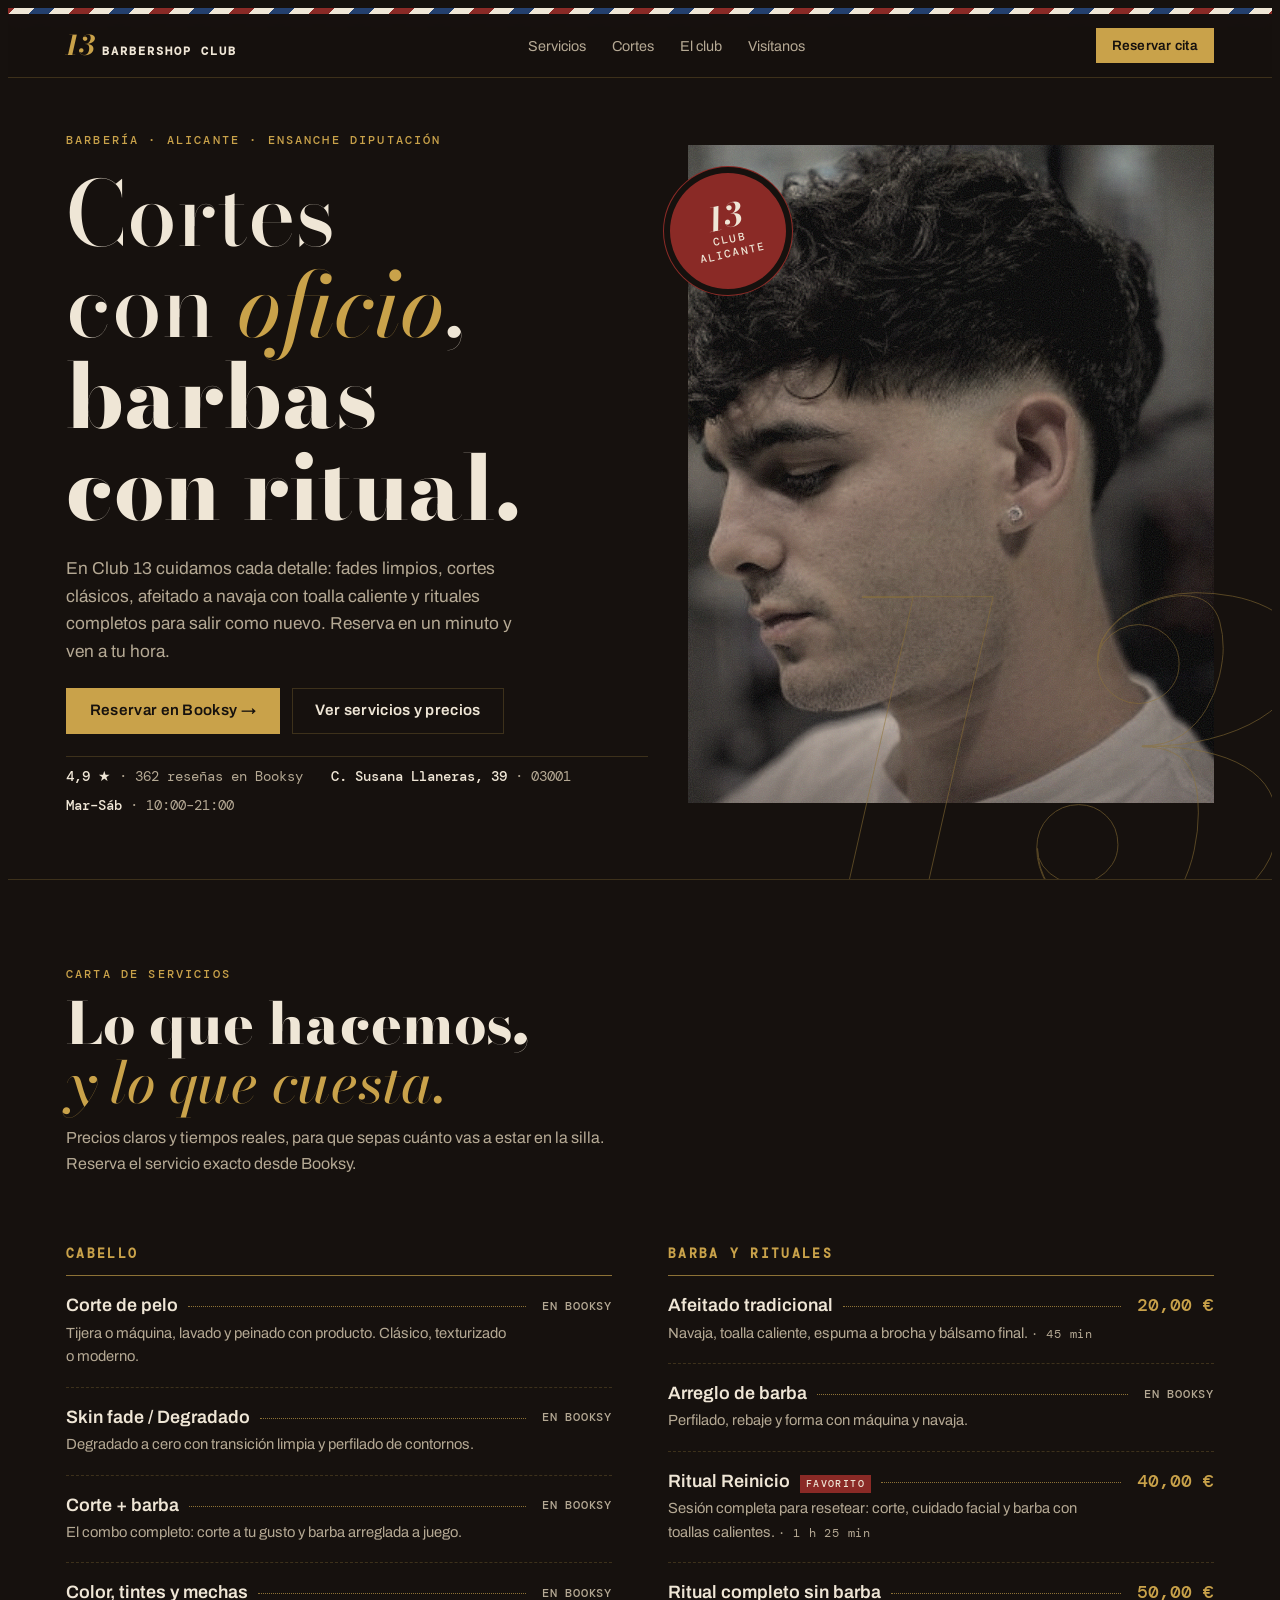
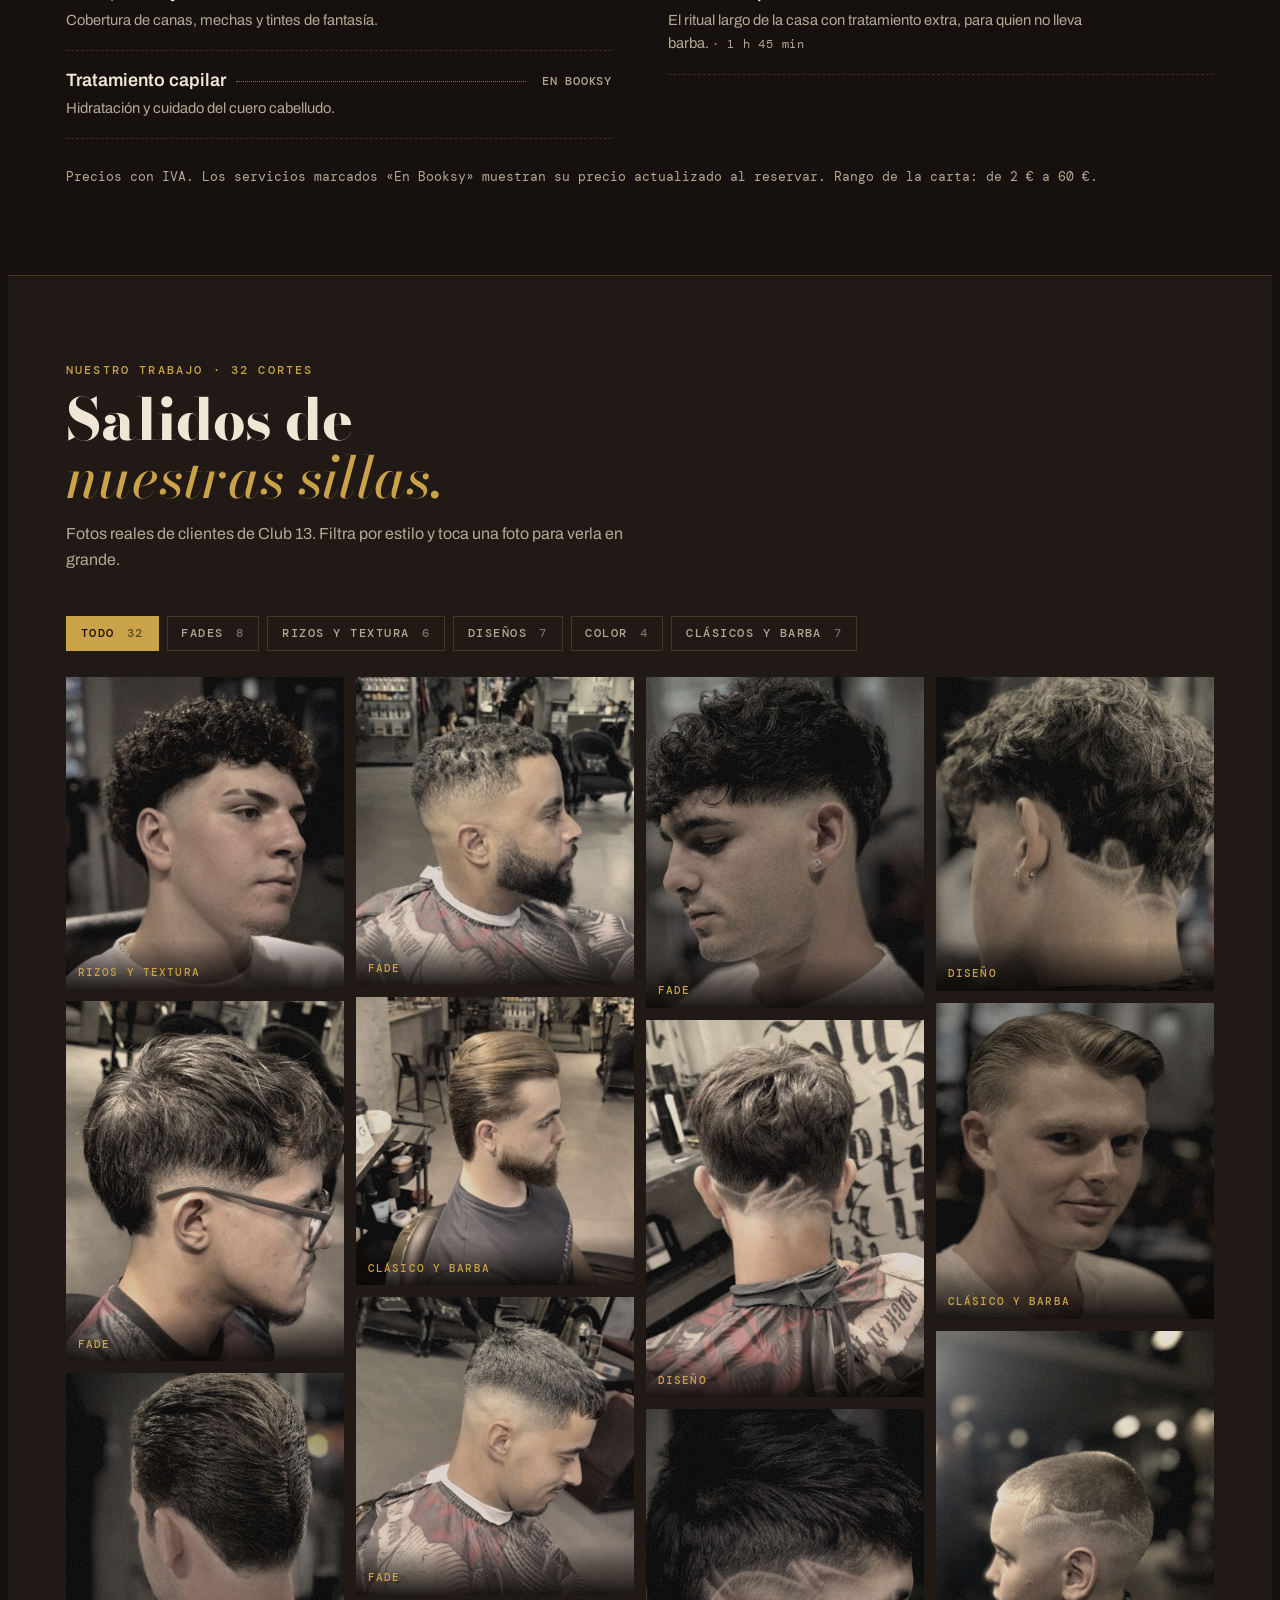
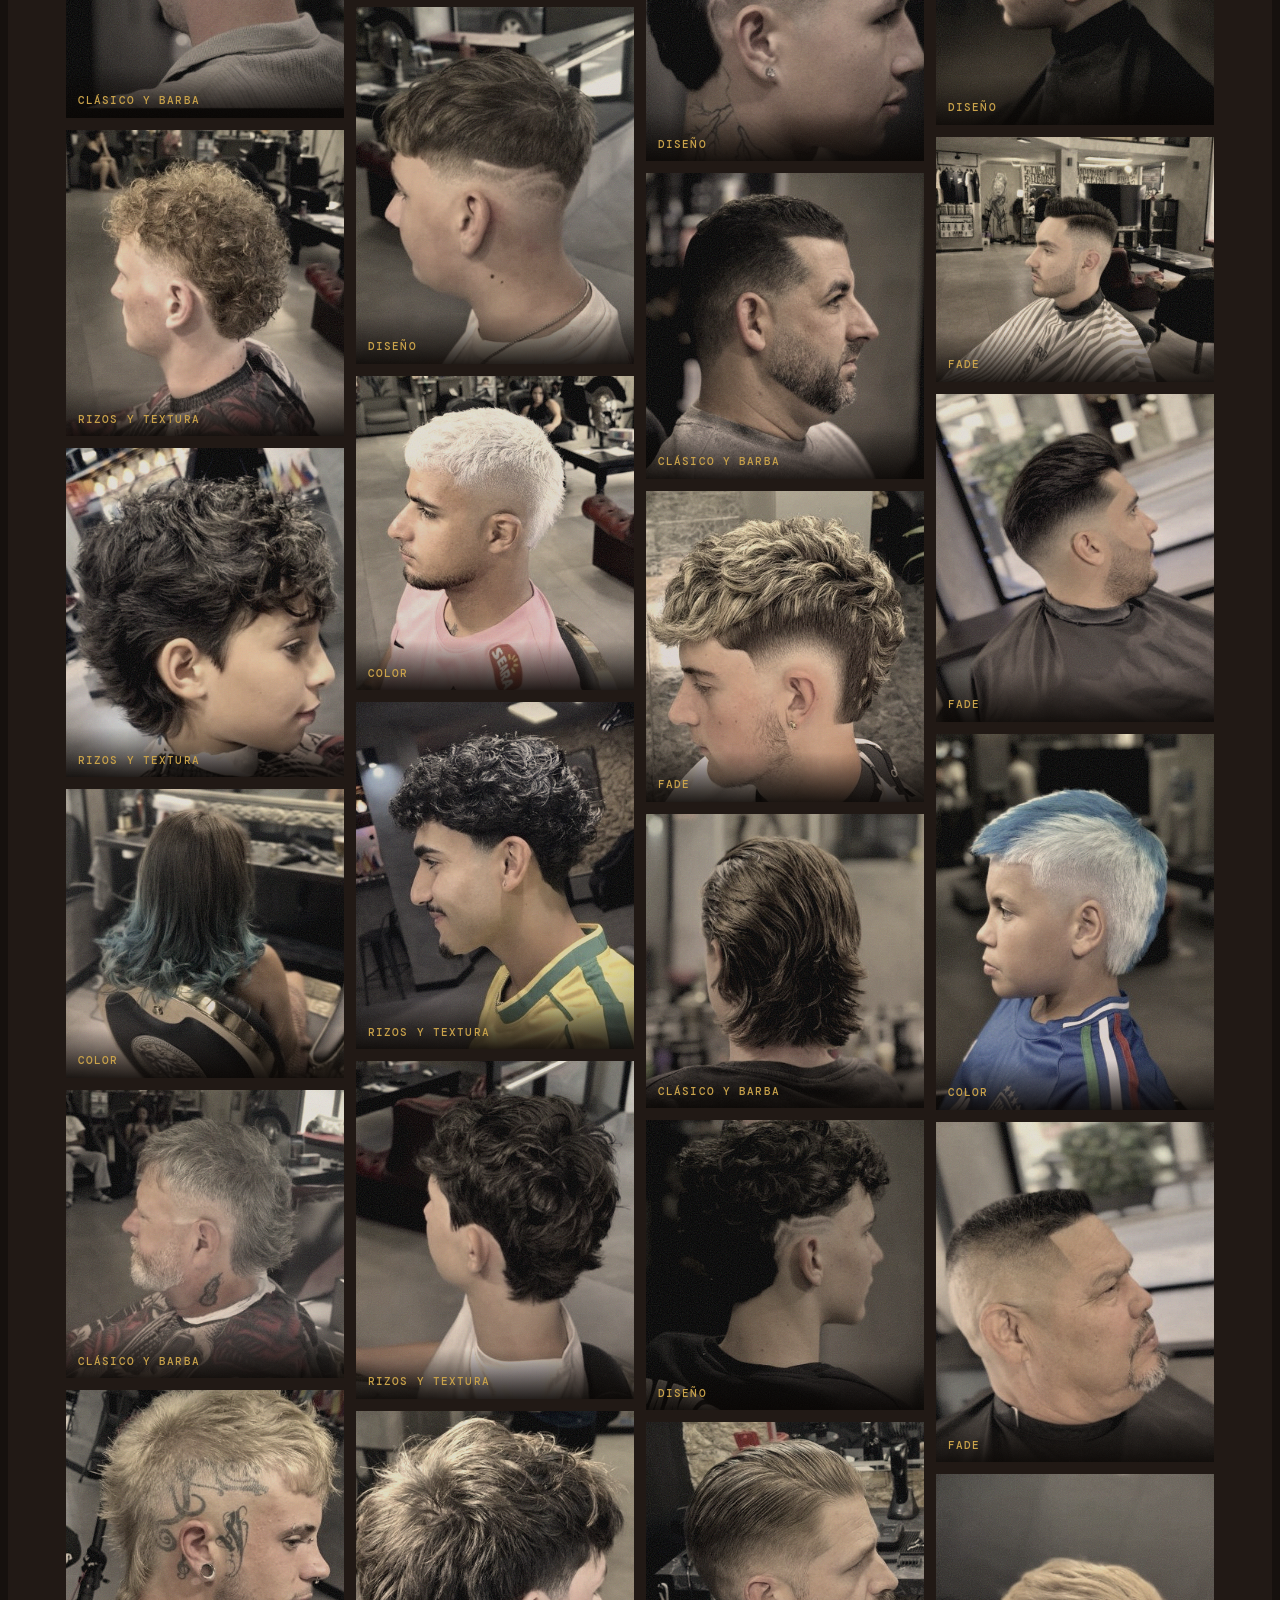
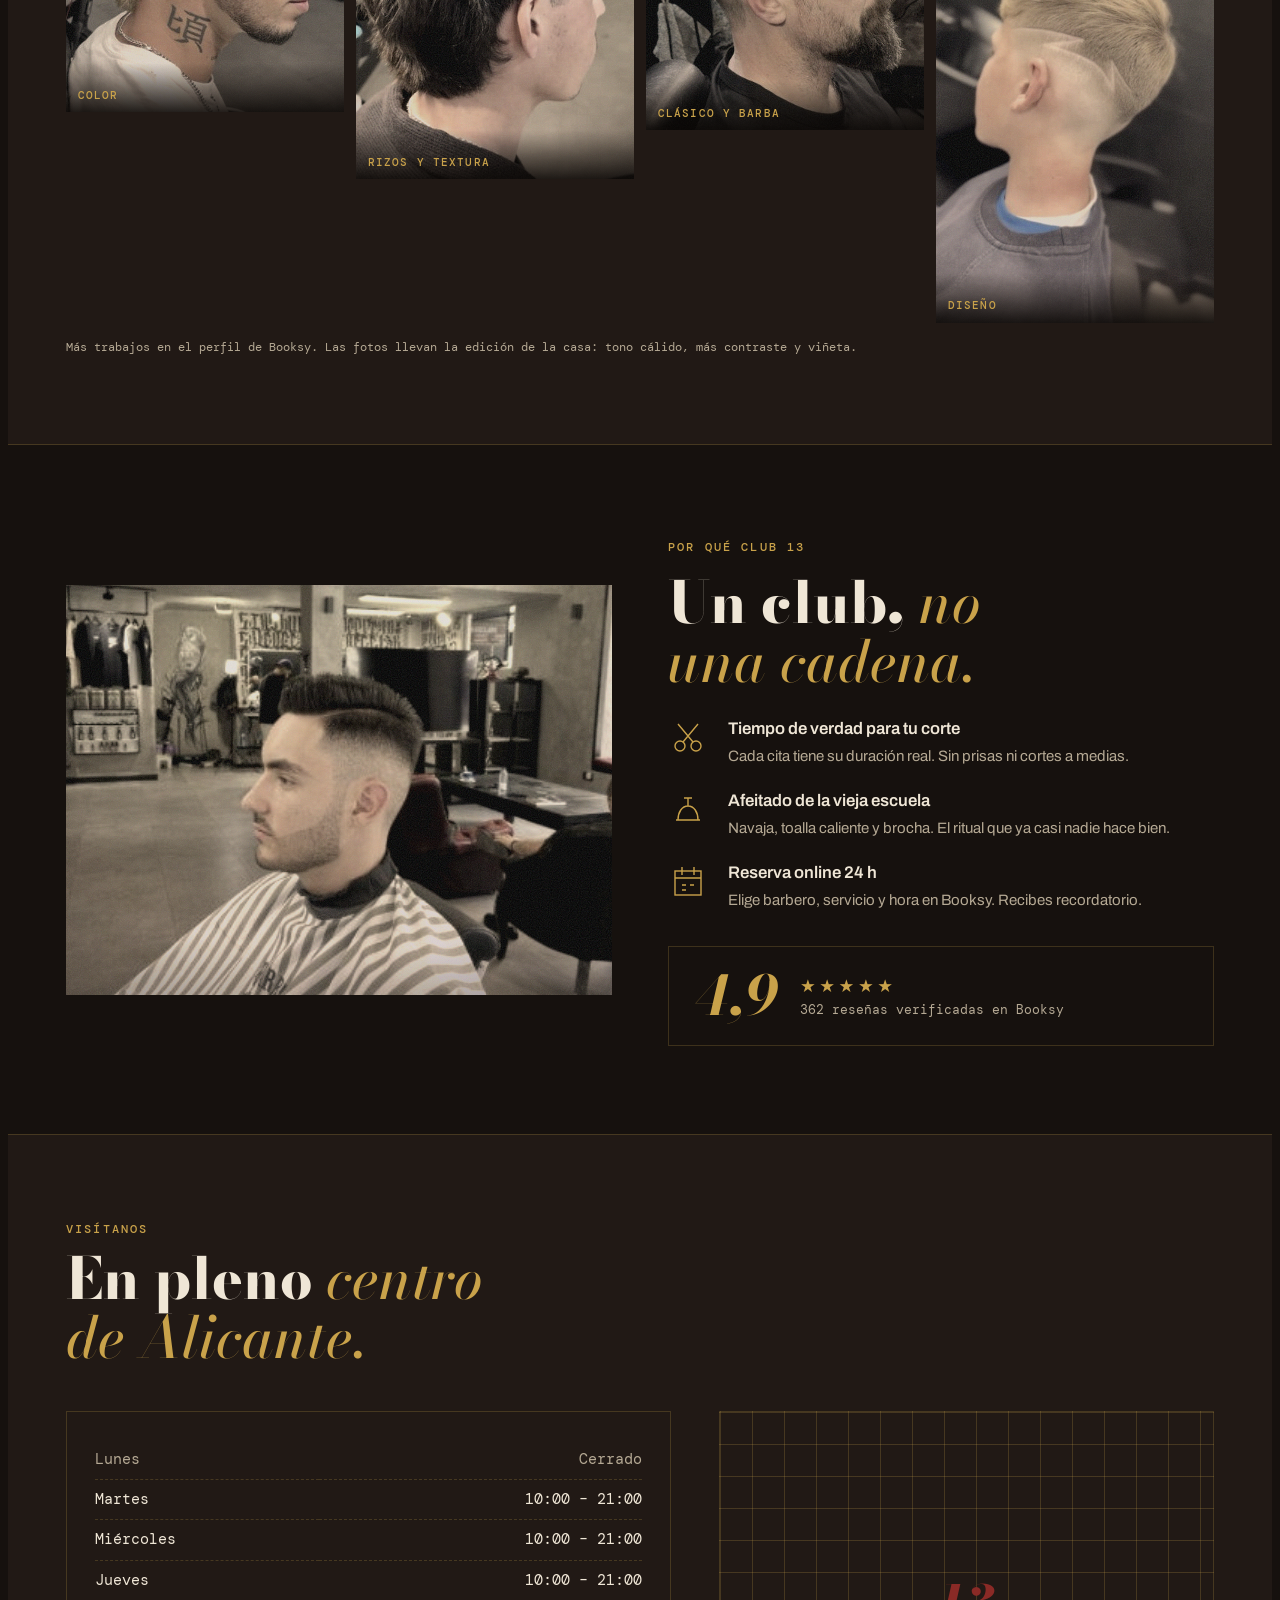
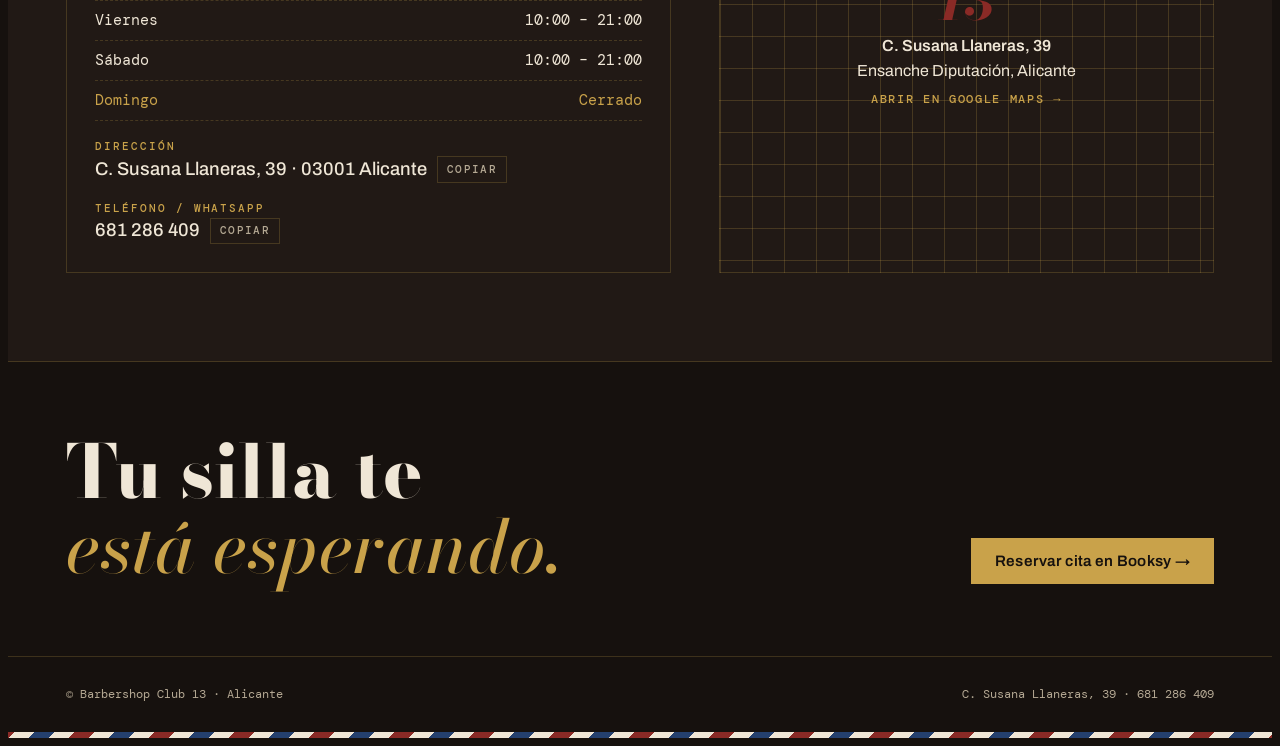
==== commit 5758701a: "Change hero photo Co-Authored-By: Claude Opus 5.5 <noreply@anthropic.com> Claude-Session: https://cl" ====
--- a/site/index.html
+++ b/site/index.html
@@ -222,7 +222,7 @@
       </div>
       <div class="hero-media">
         <div class="stamp" aria-hidden="true"><div><b>13</b>Club<br>Alicante</div></div>
-        <div class="ph"><img src="https://d375139ucebi94.cloudfront.net/region2/es/68002/inspiration/9471d34d42544ff0830fd169e490d7-barbershop-club-13-alicante-inspiration-98c96713c3bb42a4ab558ea90d25d2-booksy.jpeg?size=640x0" alt="Trabajo de Barbershop Club 13 en Alicante" loading="eager" data-fallback="img/trabajos/14.jpg"></div>
+        <div class="ph"><img src="img/trabajos/17.jpg" alt="Fade con rizos arriba hecho en Club 13" loading="eager"></div>
       </div>
     </div>
     <div class="big13" aria-hidden="true">13</div>
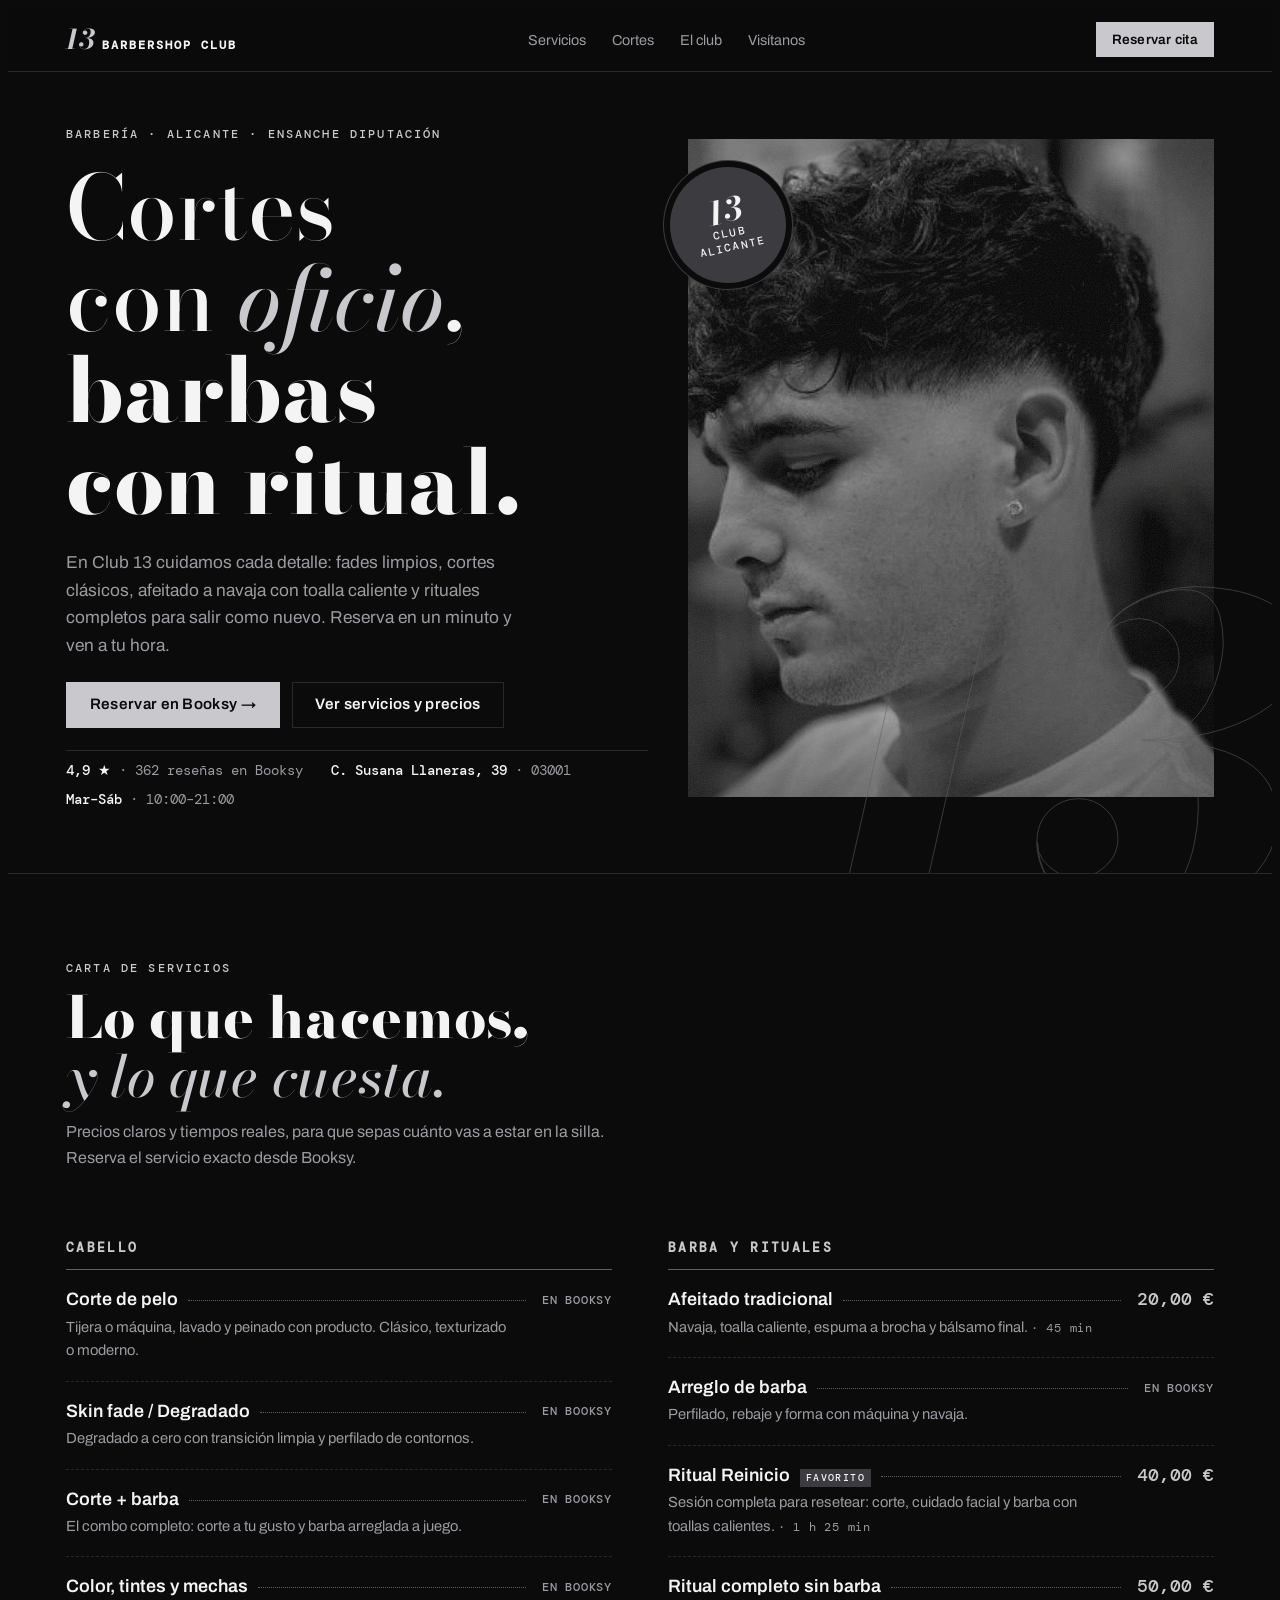
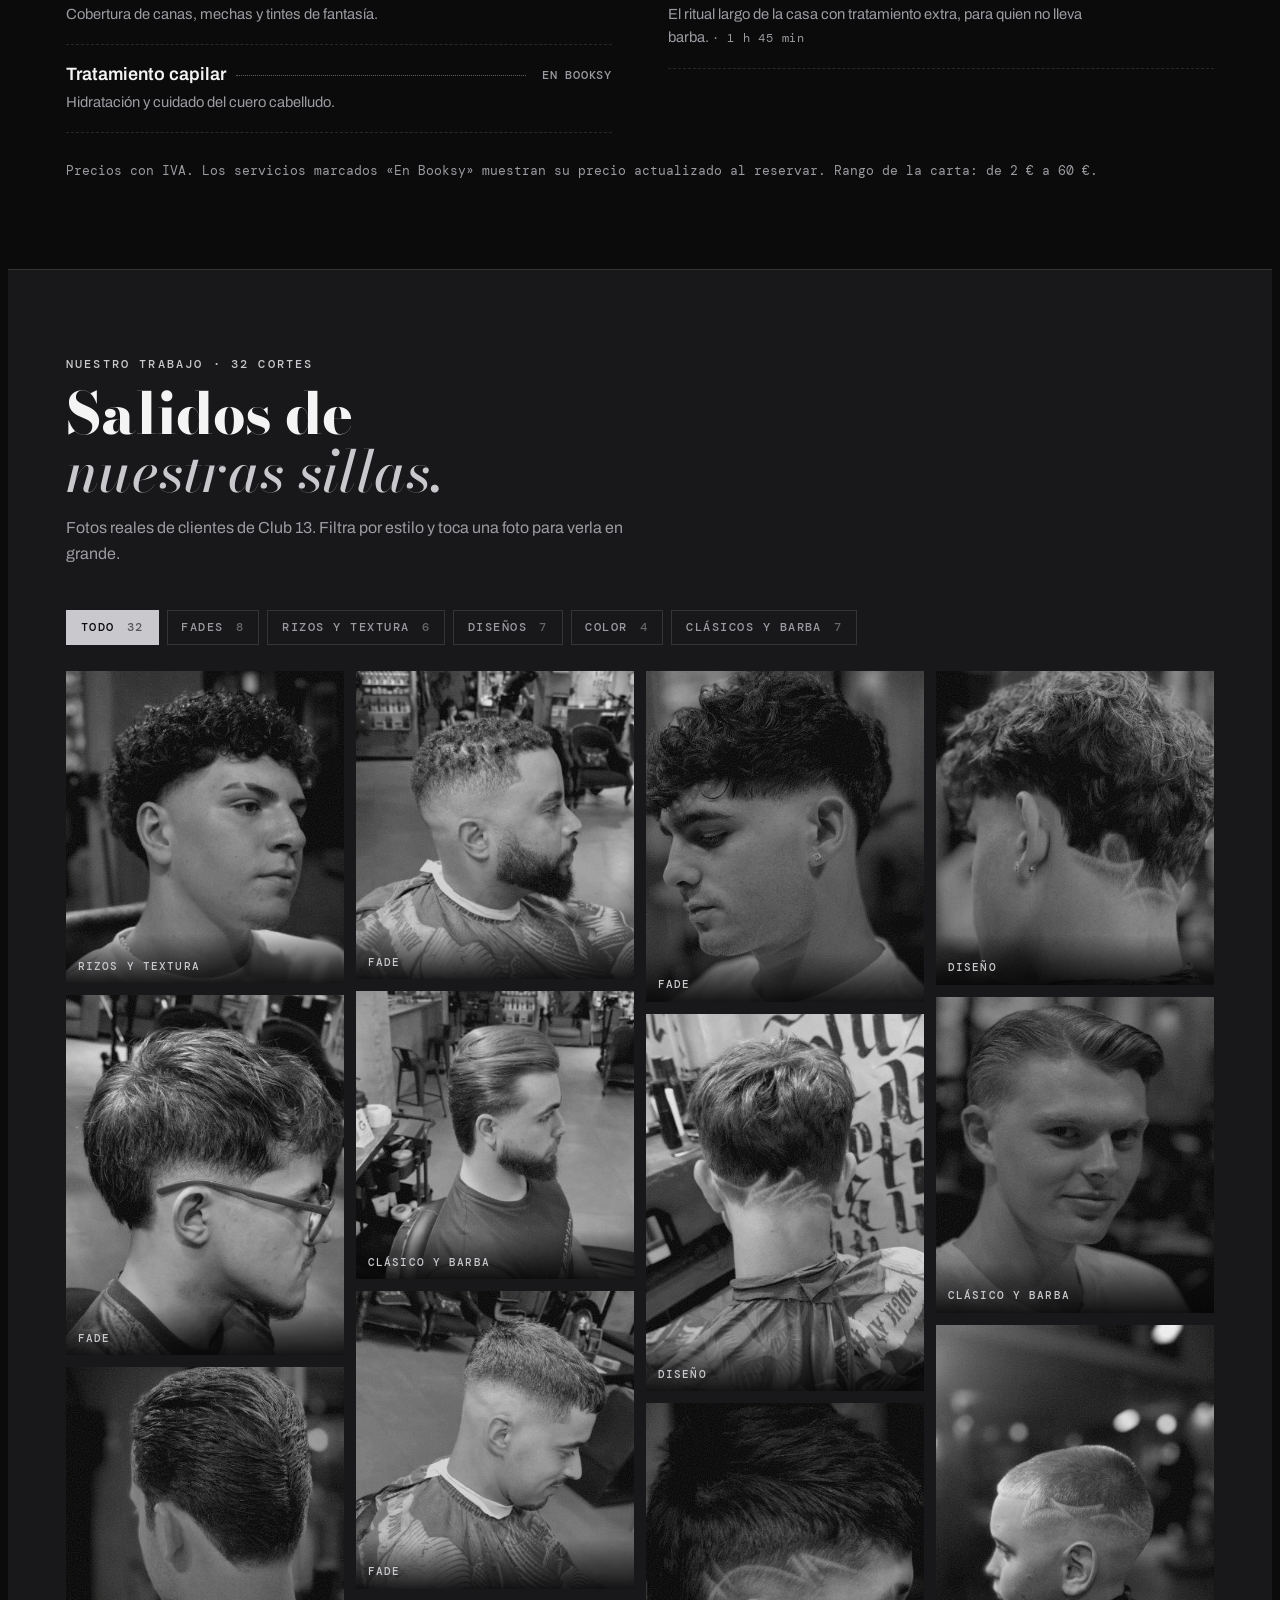
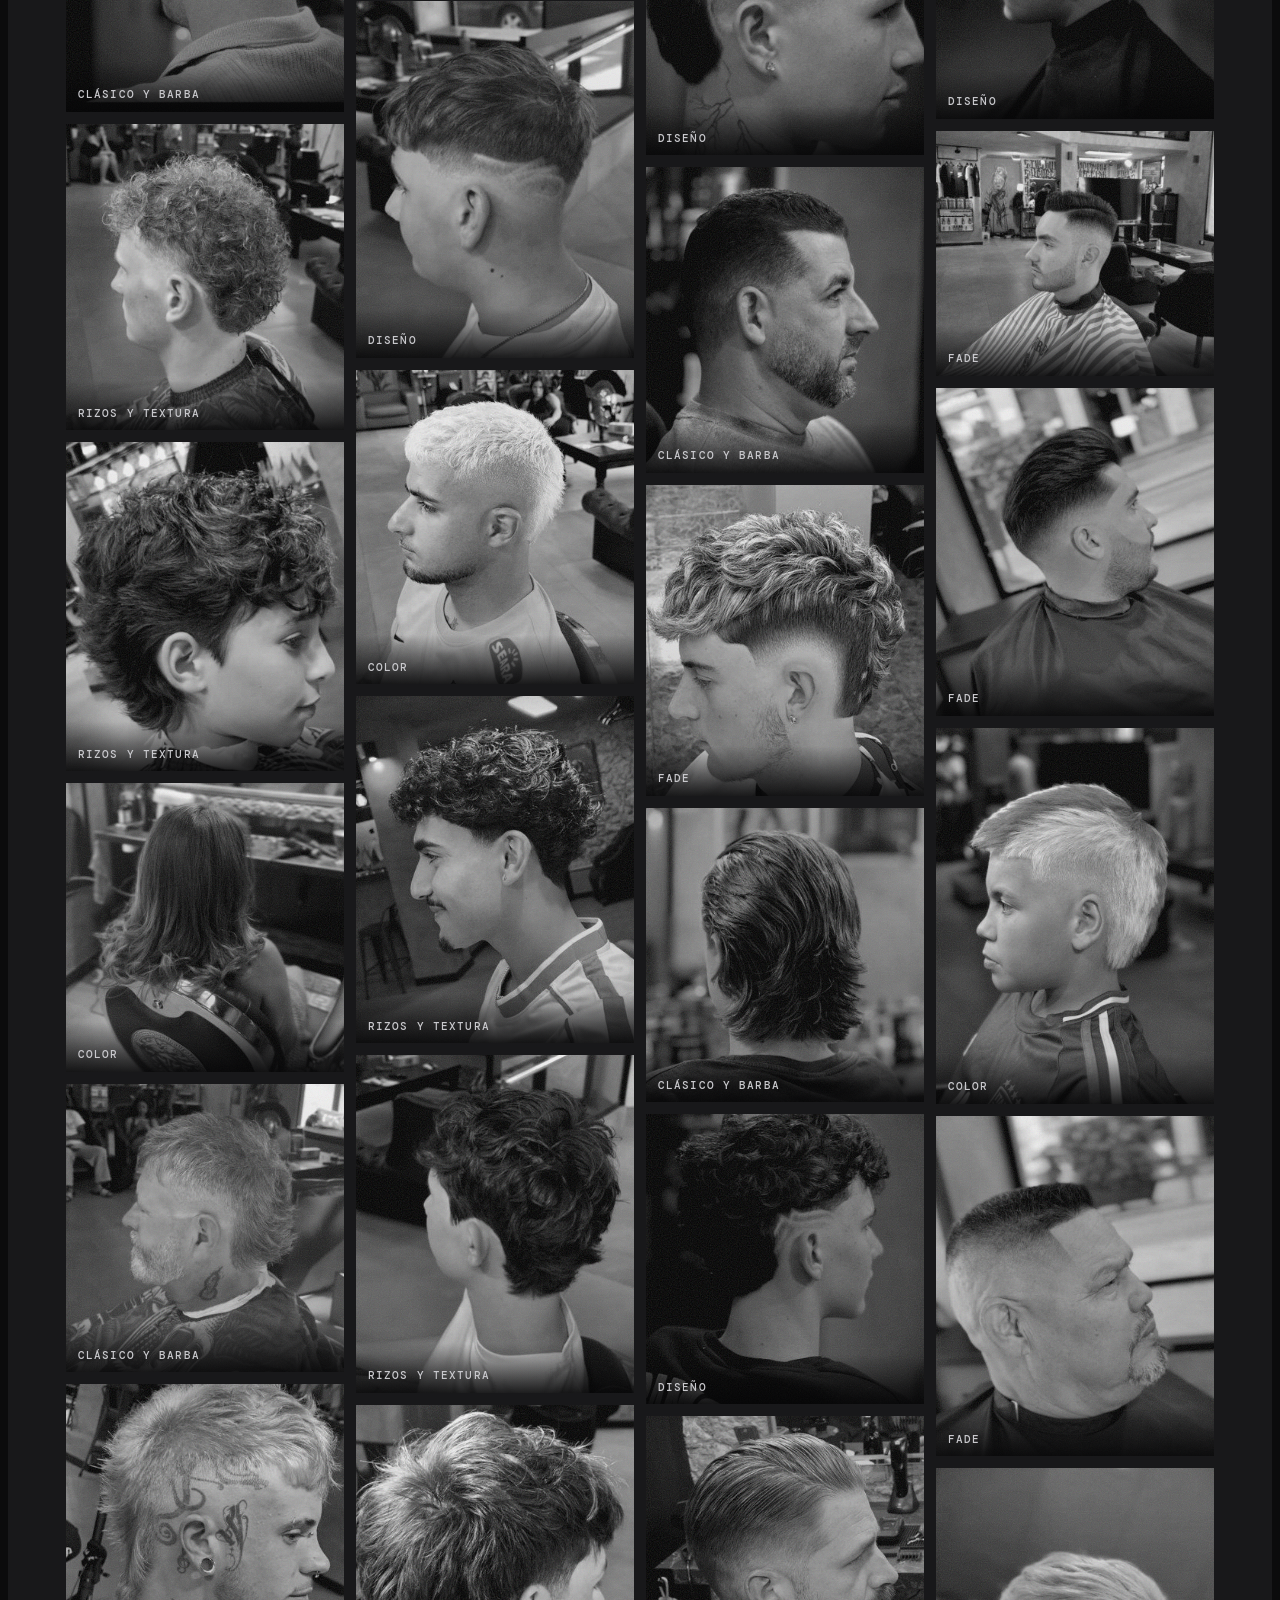
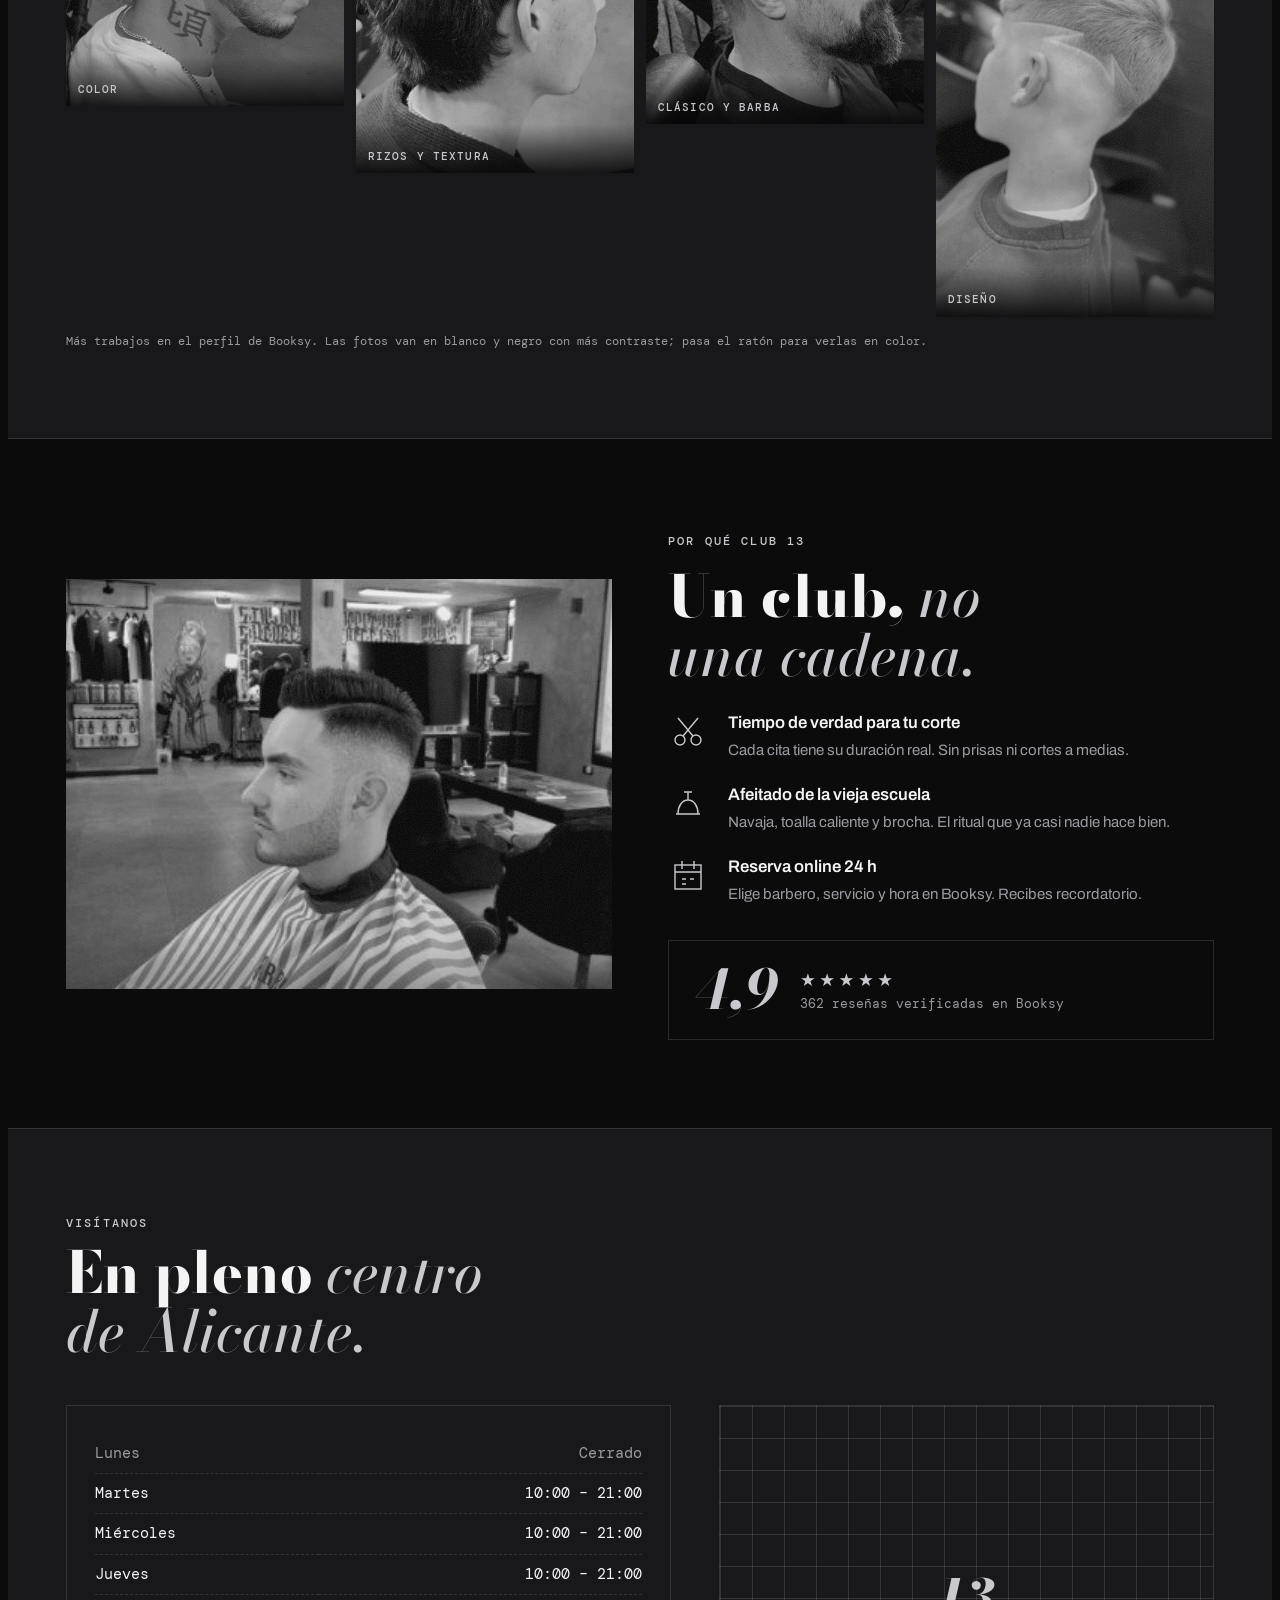
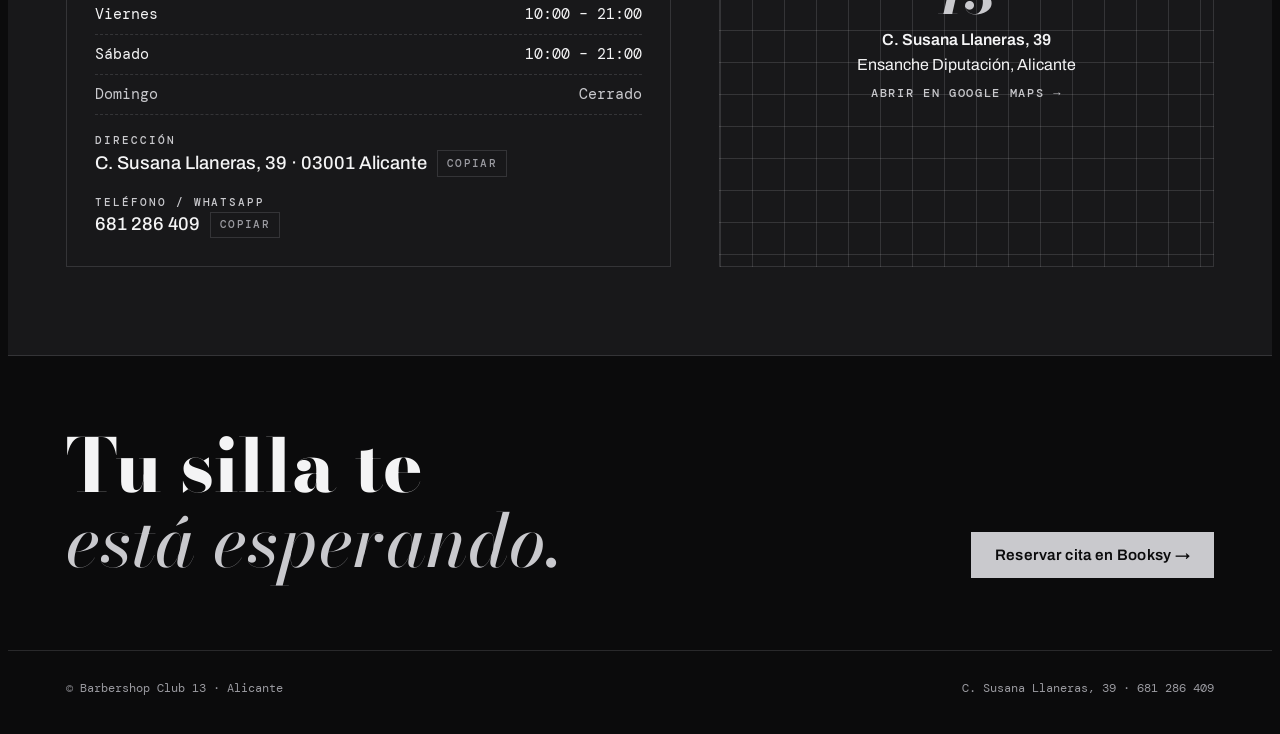
==== commit 5d364036: "Switch to black and grey palette, remove barber pole bars Co-Authored-By: Claude Opus 5.5 <noreply@a" ====
--- a/site/index.html
+++ b/site/index.html
@@ -10,16 +10,16 @@
 <link rel="preconnect" href="https://fonts.gstatic.com" crossorigin>
 <link rel="stylesheet" href="https://fonts.googleapis.com/css2?family=Bodoni+Moda:ital,opsz,wght@0,6..96,500;0,6..96,800;1,6..96,500;1,6..96,700&family=Archivo:wght@400;500;600;800&family=DM+Mono:wght@400;500&display=swap">
 <style>
-/* Layout: dark leather-and-brass shop front. Huge italic "13" as the hero mark, a price list styled like a shop's painted menu board, an edited photo grid with hover "before/after". */
+/* Layout: black-and-grey shop front. Huge italic "13" as the hero mark, a price list styled like a shop's painted menu board, an edited photo grid with hover "before/after". */
 :root{
-  --leather:#16110e;      /* page ground */
-  --leather-2:#211915;    /* raised bands */
-  --brass:#c9a24a;        /* accent */
-  --brass-soft:#8d7236;
-  --bone:#efe6d6;         /* text */
-  --bone-dim:#b5a994;     /* secondary text */
-  --oxblood:#8a2a26;      /* barber-pole red, used sparingly */
-  --line:rgba(201,162,74,.22);
+  --leather:#0b0b0c;      /* page ground */
+  --leather-2:#18181a;    /* raised bands */
+  --brass:#c9c9cd;        /* accent */
+  --brass-soft:#5f5f64;
+  --bone:#f4f4f5;         /* text */
+  --bone-dim:#9b9ba1;     /* secondary text */
+  --oxblood:#3b3b40;      /* dark grey for stamp and tags */
+  --line:rgba(201,201,205,.16);
   --f-display:"Bodoni Moda","Didot","Bodoni 72",Georgia,serif;
   --f-body:"Archivo",system-ui,-apple-system,"Segoe UI",sans-serif;
   --f-mono:"DM Mono",ui-monospace,"SFMono-Regular",Menlo,monospace;
@@ -77,12 +77,12 @@
 
 /* edited photo treatment */
 .ph{position:relative;overflow:hidden;background:
-  repeating-linear-gradient(135deg,var(--leather-2) 0 14px,#1c1512 14px 28px);max-width:100%}
-.ph img{width:100%;height:100%;object-fit:cover;display:block;filter:grayscale(.35) sepia(.28) contrast(1.18) brightness(.92) saturate(.9);transform:scale(1.02);transition:filter .5s ease,transform .7s ease}
+  repeating-linear-gradient(135deg,var(--leather-2) 0 14px,#141416 14px 28px);max-width:100%}
+.ph img{width:100%;height:100%;object-fit:cover;display:block;filter:grayscale(1) contrast(1.15) brightness(.95);transform:scale(1.02);transition:filter .5s ease,transform .7s ease}
 .ph::after{content:"";position:absolute;inset:0;pointer-events:none;
   background:
-    radial-gradient(120% 90% at 50% 40%,transparent 55%,rgba(10,7,5,.65) 100%),
-    linear-gradient(180deg,rgba(201,162,74,.10),rgba(138,42,38,.14));
+    radial-gradient(120% 90% at 50% 40%,transparent 55%,rgba(6,6,7,.65) 100%),
+    linear-gradient(180deg,rgba(255,255,255,.04),rgba(0,0,0,.18));
   mix-blend-mode:multiply}
 .ph::before{content:"";position:absolute;inset:0;z-index:1;pointer-events:none;opacity:.16;
   background-image:url("data:image/svg+xml,%3Csvg xmlns='http://www.w3.org/2000/svg' width='140' height='140'%3E%3Cfilter id='n'%3E%3CfeTurbulence type='fractalNoise' baseFrequency='.9' numOctaves='2' stitchTiles='stitch'/%3E%3C/filter%3E%3Crect width='100%25' height='100%25' filter='url(%23n)'/%3E%3C/svg%3E")}
@@ -125,11 +125,11 @@
 .masonry .open{all:unset;display:block;width:100%;cursor:zoom-in}
 .masonry .open:focus-visible{outline:2px solid var(--brass);outline-offset:3px}
 .masonry .ph img{height:auto}
-.masonry figcaption{position:absolute;left:0;right:0;bottom:0;z-index:2;padding:26px 12px 10px;background:linear-gradient(transparent,rgba(10,7,5,.85));font:500 .7rem/1.2 var(--f-mono);letter-spacing:.1em;text-transform:uppercase;color:var(--brass);pointer-events:none}
+.masonry figcaption{position:absolute;left:0;right:0;bottom:0;z-index:2;padding:26px 12px 10px;background:linear-gradient(transparent,rgba(6,6,7,.85));font:500 .7rem/1.2 var(--f-mono);letter-spacing:.1em;text-transform:uppercase;color:var(--brass);pointer-events:none}
 .filters .n{opacity:.6;margin-left:.3em}
 @media (max-width:480px){.masonry{columns:2;column-gap:8px}.masonry figure{margin-bottom:8px}}
 .lb{border:0;padding:0;background:transparent;max-width:min(92vw,560px);max-height:92vh;overflow:visible}
-.lb::backdrop{background:rgba(10,7,5,.9)}
+.lb::backdrop{background:rgba(6,6,7,.9)}
 .lb img{display:block;max-width:100%;max-height:82vh;width:auto;margin:auto;border:1px solid var(--line)}
 .lb .bar{display:flex;justify-content:space-between;align-items:center;gap:12px;margin-top:12px;font:500 .78rem/1 var(--f-mono);letter-spacing:.1em;text-transform:uppercase;color:var(--bone)}
 .lb .bar span{color:var(--brass)}
@@ -171,7 +171,7 @@
   linear-gradient(var(--line) 1px,transparent 1px) 0 0/32px 32px,
   linear-gradient(90deg,var(--line) 1px,transparent 1px) 0 0/32px 32px,var(--leather-2);
   display:grid;place-items:center;text-align:center;padding:24px;text-decoration:none;border:1px solid var(--line)}
-.mapbox .pin{font:italic 800 3rem/1 var(--f-display);color:var(--oxblood)}
+.mapbox .pin{font:italic 800 3rem/1 var(--f-display);color:var(--brass)}
 .mapbox b{display:block;margin-top:8px;font:600 1rem/1.4 var(--f-body)}
 .mapbox span{display:block;margin-top:10px;font:500 .75rem/1 var(--f-mono);letter-spacing:.14em;text-transform:uppercase;color:var(--brass)}
 
@@ -181,15 +181,12 @@
 .cta h2{font-size:clamp(2.4rem,6vw,4.6rem);max-width:14ch}
 footer{border-top:1px solid var(--line)}
 footer .wrap{display:flex;flex-wrap:wrap;justify-content:space-between;gap:16px;padding-block:28px calc(28px + env(safe-area-inset-bottom,0px));font:400 .78rem/1.5 var(--f-mono);color:var(--bone-dim)}
-.pole{height:6px;background:repeating-linear-gradient(-45deg,var(--oxblood) 0 14px,var(--bone) 14px 28px,#24406e 28px 42px,var(--bone) 42px 56px);background-size:80px 6px;animation:pole 3s linear infinite}
-@keyframes pole{to{background-position:80px 0}}
 .toast{position:fixed;left:50%;bottom:calc(20px + env(safe-area-inset-bottom,0px));transform:translateX(-50%);background:var(--brass);color:var(--leather);font:600 .85rem/1 var(--f-body);padding:.9em 1.2em;z-index:70}
 </style>
 </head>
 <body>
 
 
-<div class="pole" aria-hidden="true"></div>
 <header class="nav">
   <div class="wrap">
     <a class="brand" href="#top" aria-label="Barbershop Club 13, inicio"><b>13</b><span>Barbershop Club</span></a>
@@ -305,7 +302,7 @@
         <figure data-c="fade"><button type="button" class="open" id="ph-31" aria-label="Ampliar foto 31: Fade"><div class="ph"><img src="img/trabajos/31.jpg" alt="Fade hecho en Barbershop Club 13" loading="lazy"></div></button><figcaption>Fade</figcaption></figure>
         <figure data-c="diseno"><button type="button" class="open" id="ph-32" aria-label="Ampliar foto 32: Diseño"><div class="ph"><img src="img/trabajos/32.jpg" alt="Diseño hecho en Barbershop Club 13" loading="lazy"></div></button><figcaption>Diseño</figcaption></figure>
       </div>
-      <p class="hint">Más trabajos en el perfil de Booksy. Las fotos llevan la edición de la casa: tono cálido, más contraste y viñeta.</p>
+      <p class="hint">Más trabajos en el perfil de Booksy. Las fotos van en blanco y negro con más contraste; pasa el ratón para verlas en color.</p>
     </div>
   </section>
 
@@ -371,7 +368,6 @@
     <span>C. Susana Llaneras, 39 · 681 286 409</span>
   </div>
 </footer>
-<div class="pole" aria-hidden="true"></div>
 <div class="toast" id="toast" hidden>Copiado</div>
 <dialog class="lb" id="lb" aria-label="Foto ampliada">
   <img id="lb-img" alt="">
